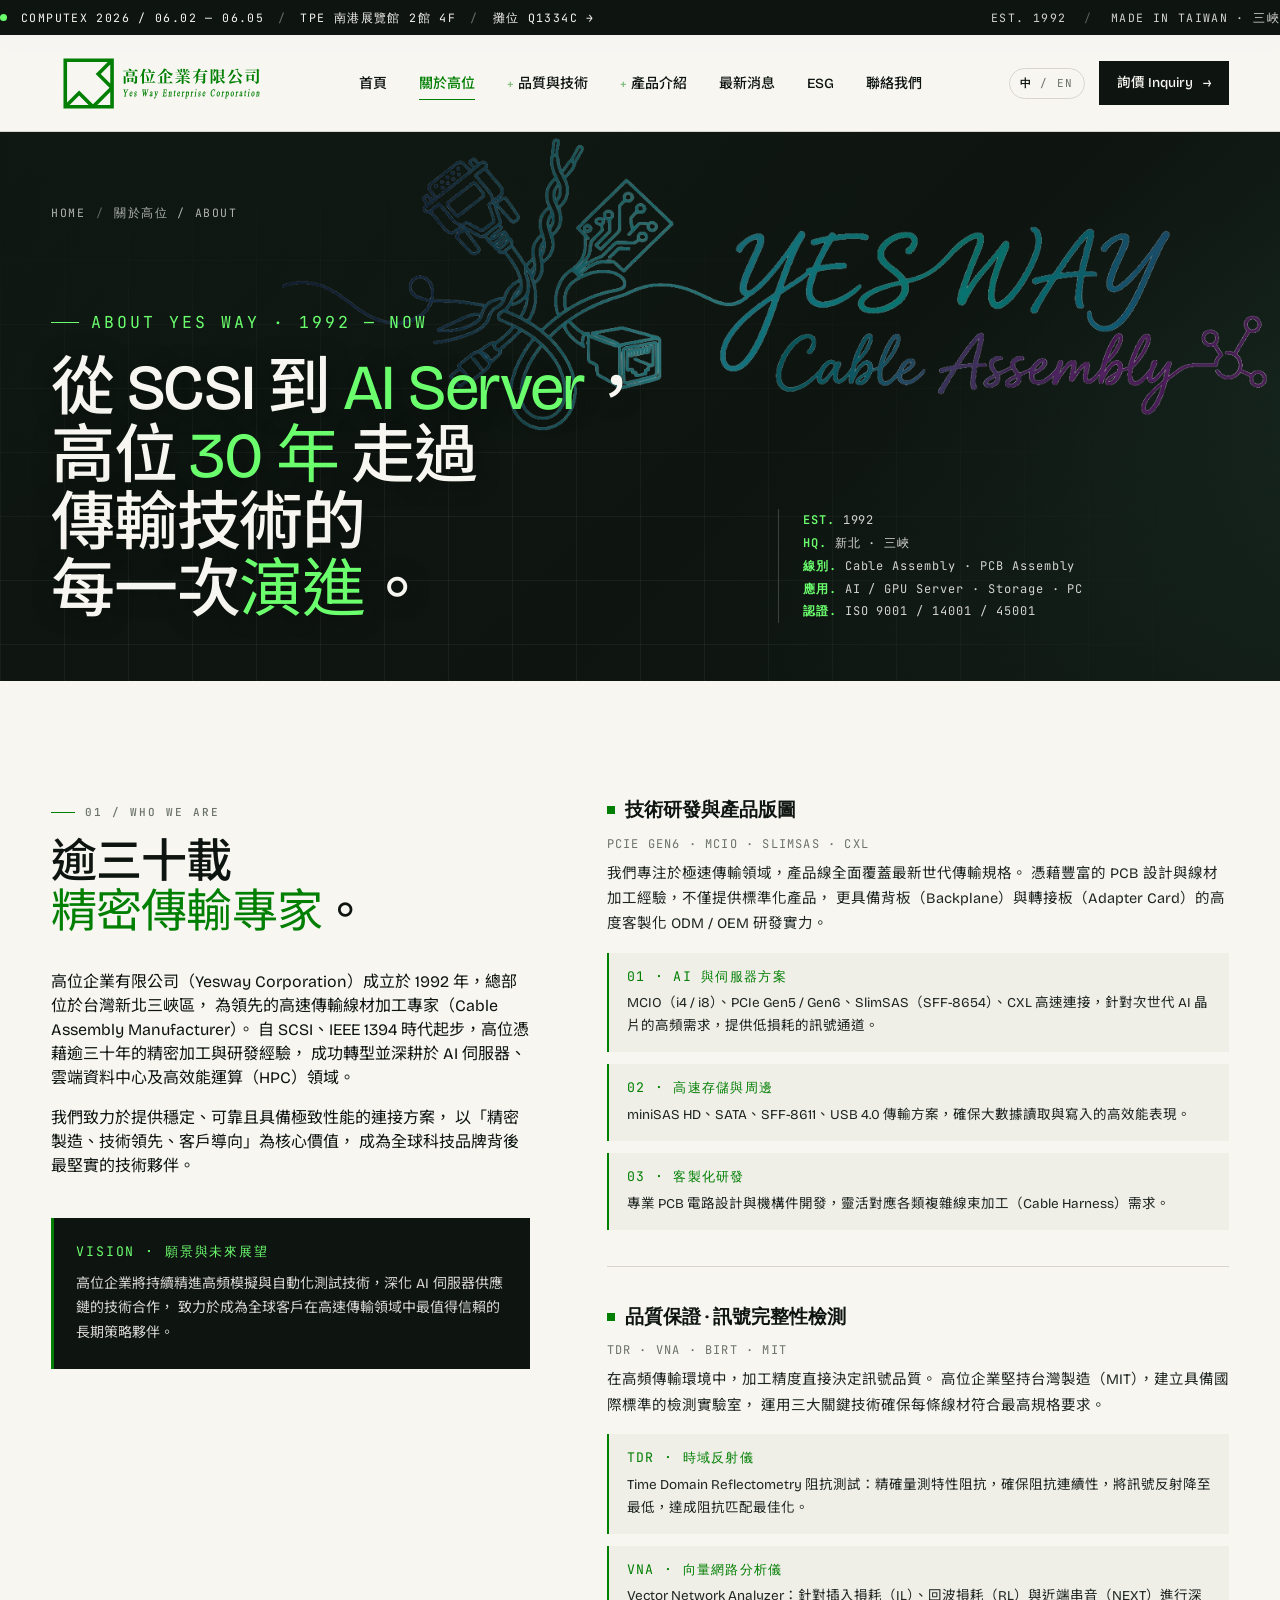
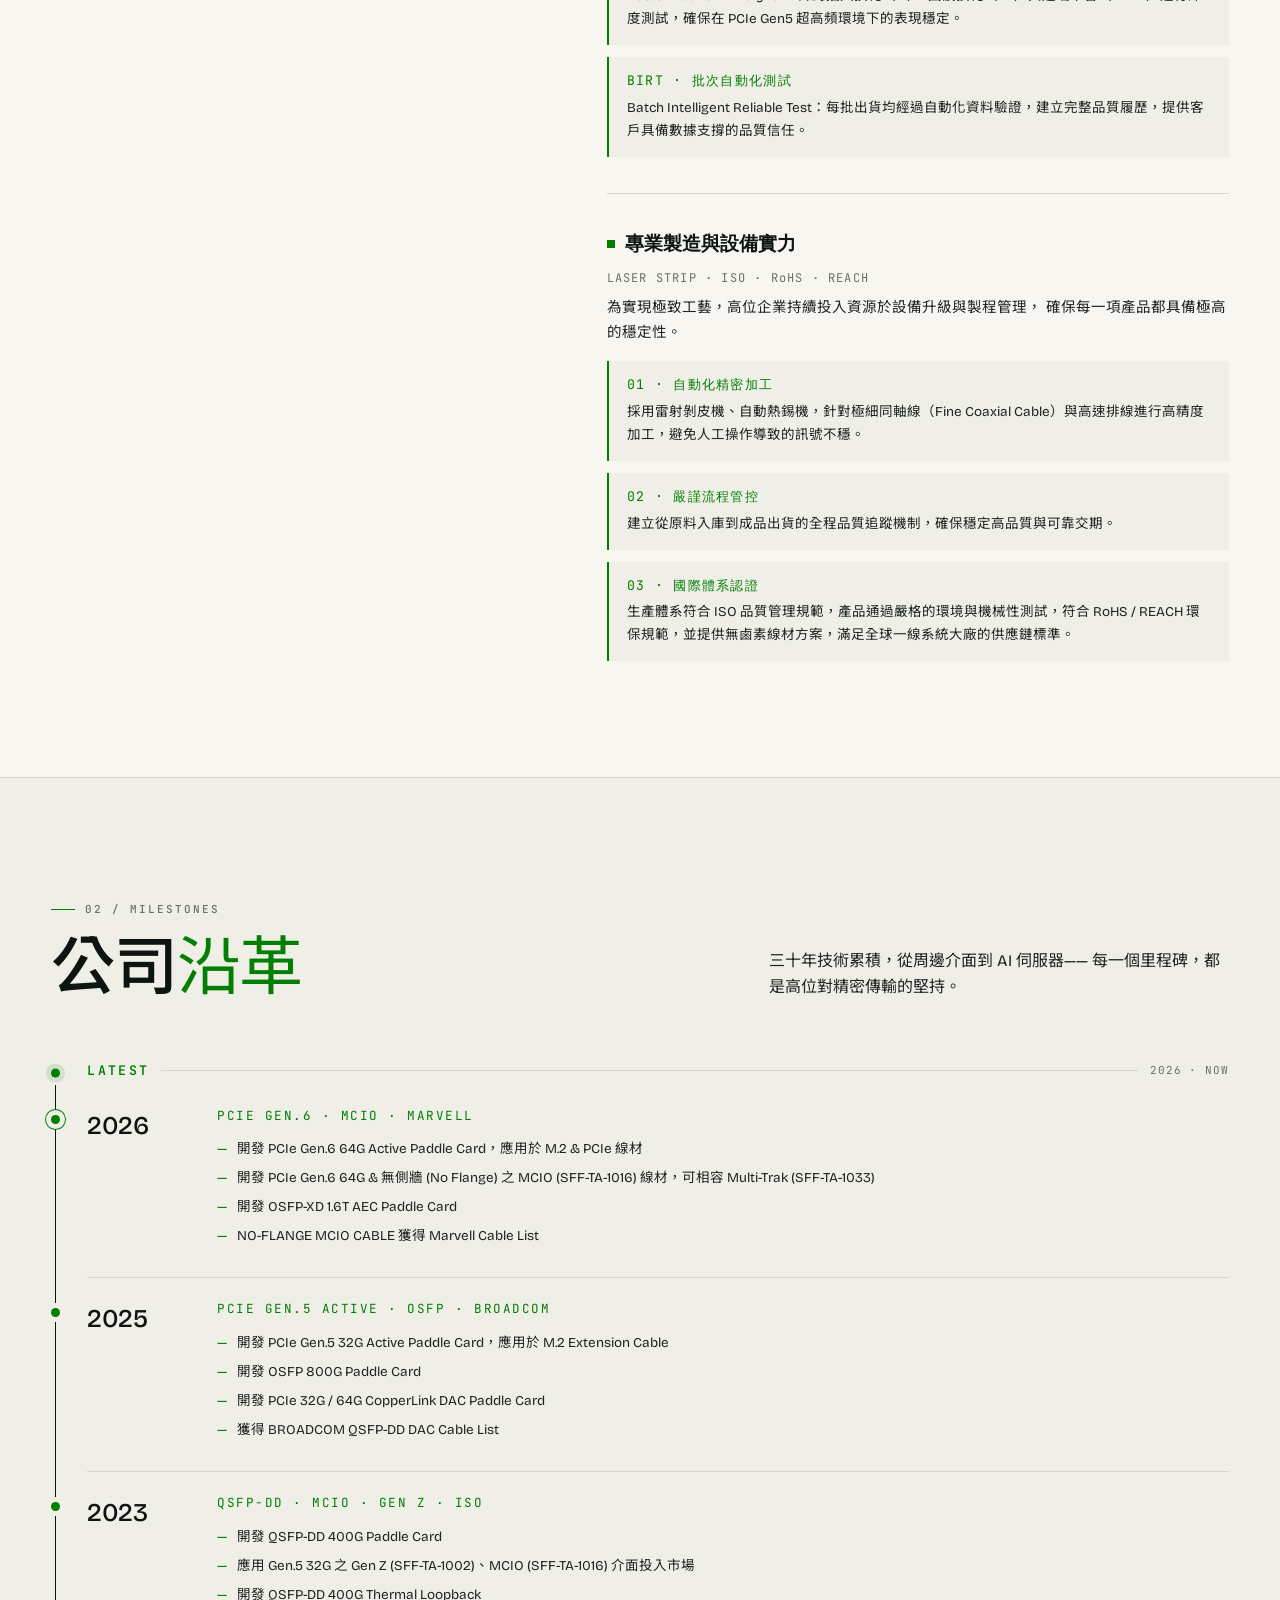
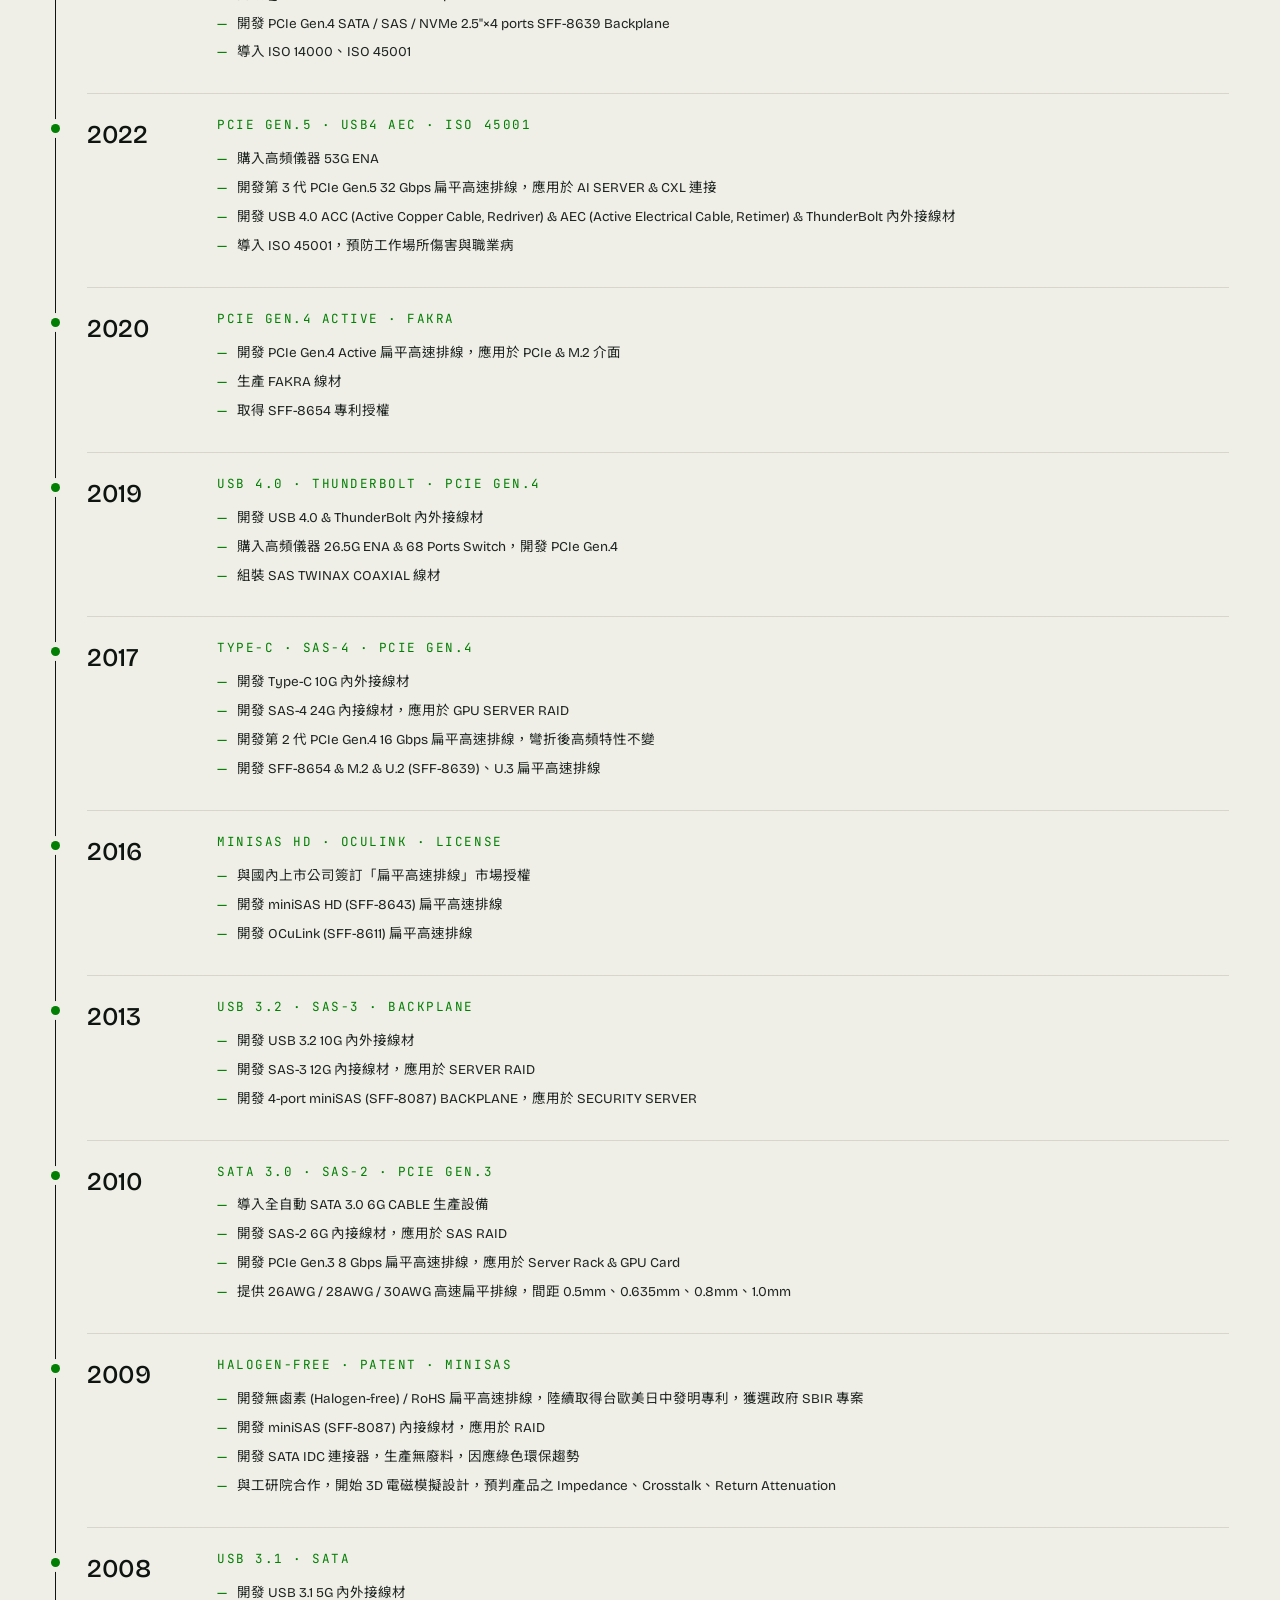
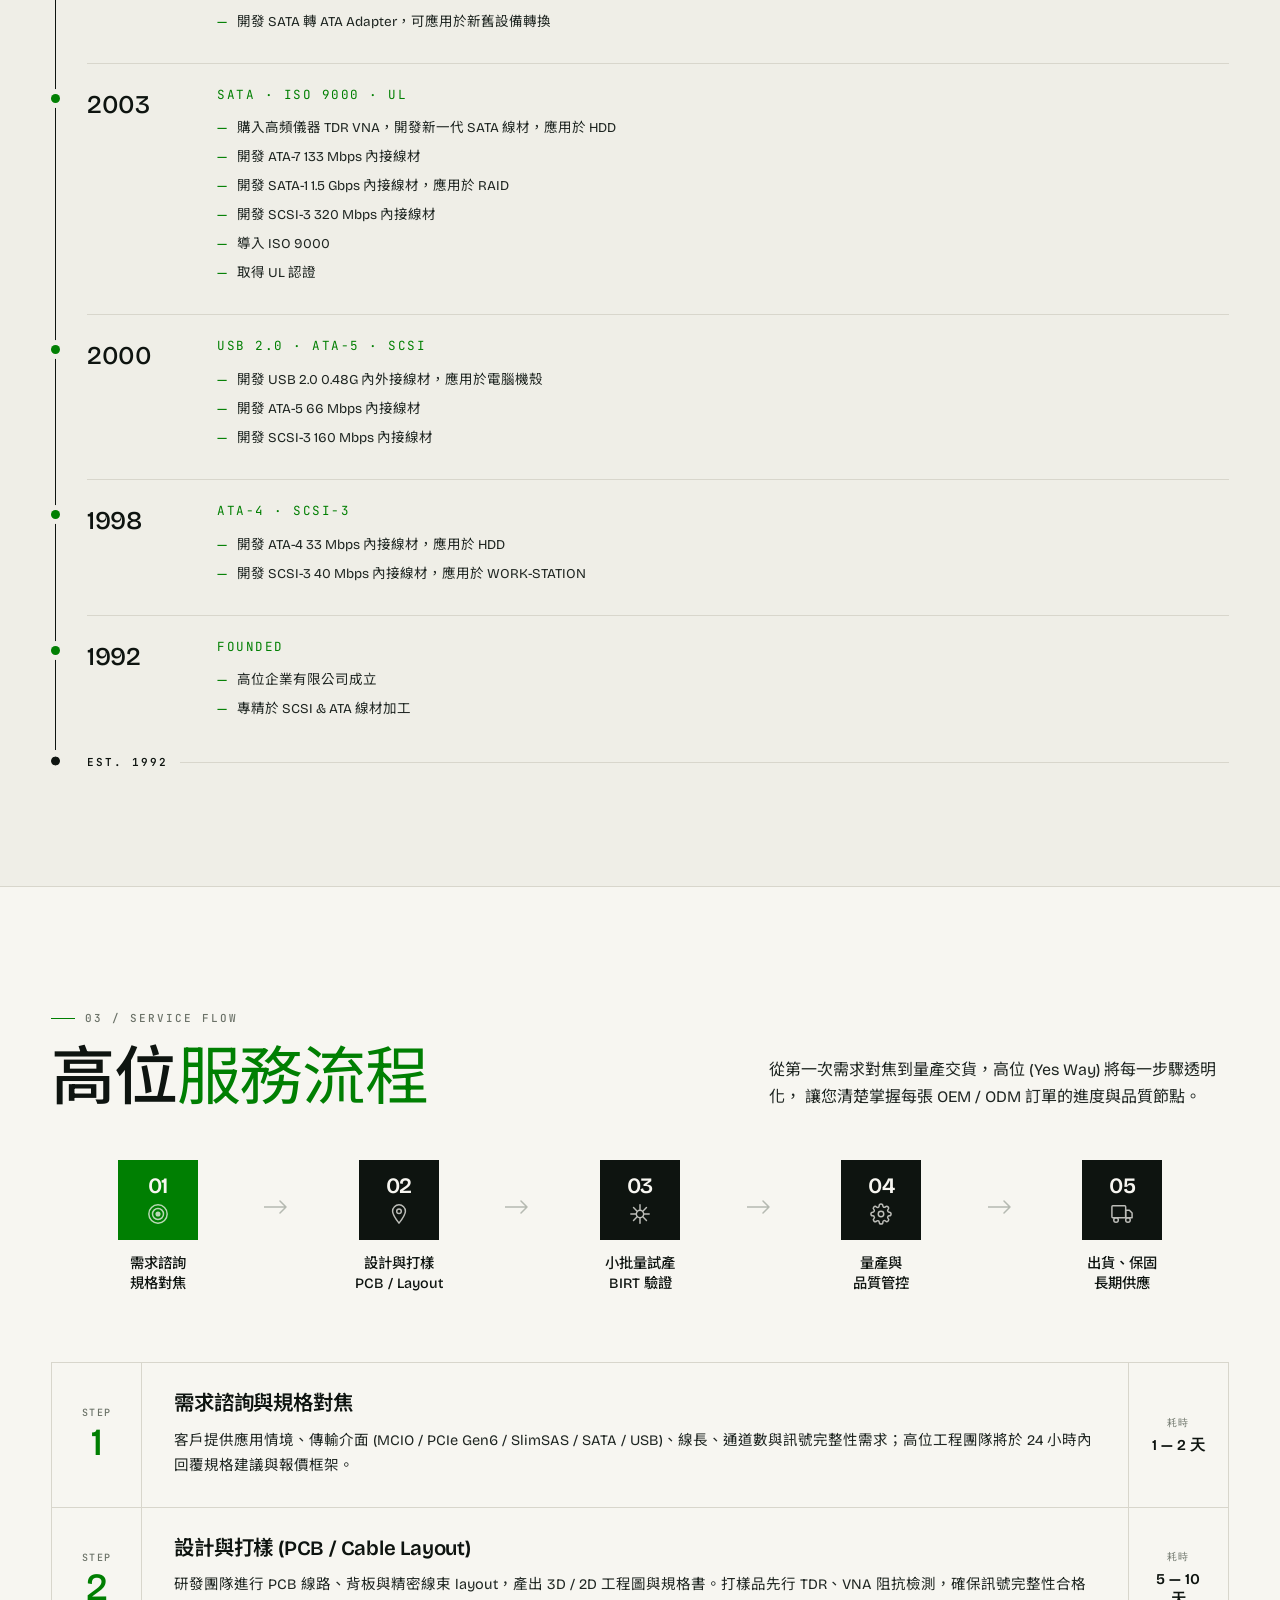
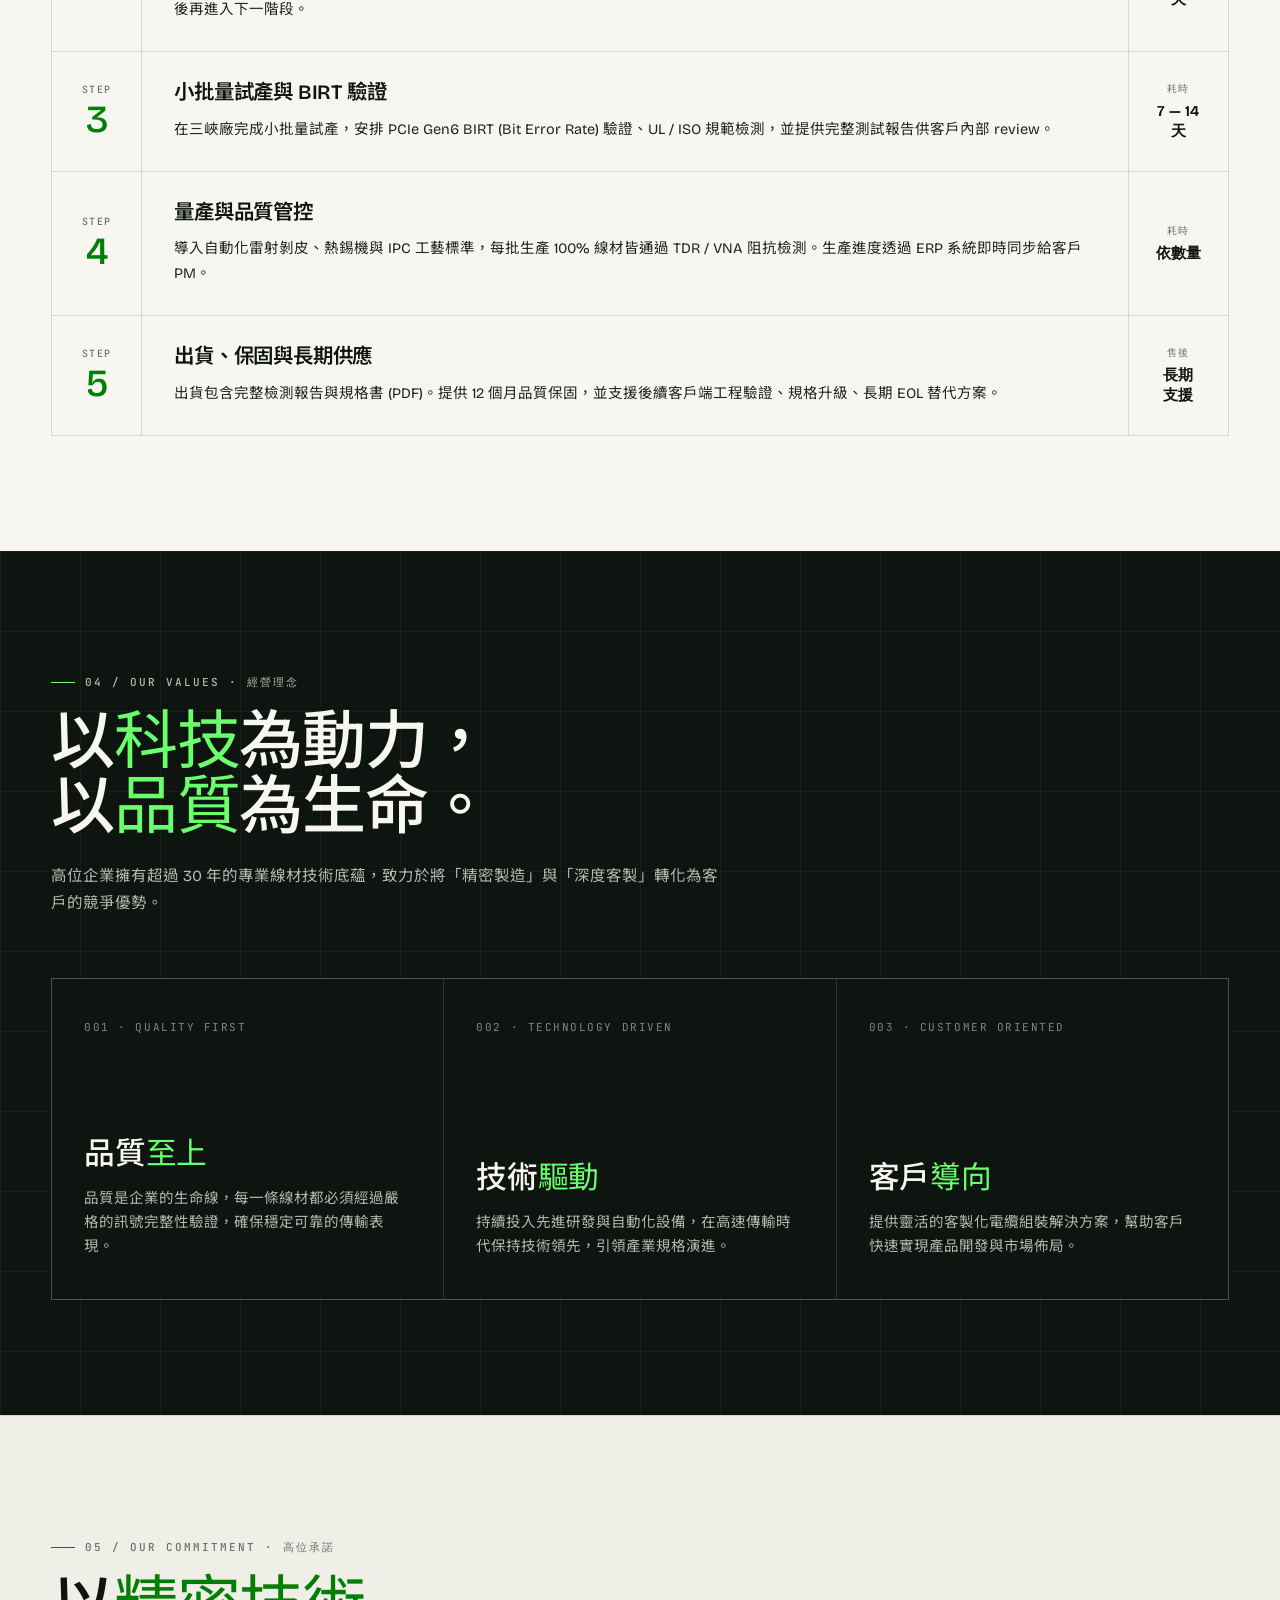
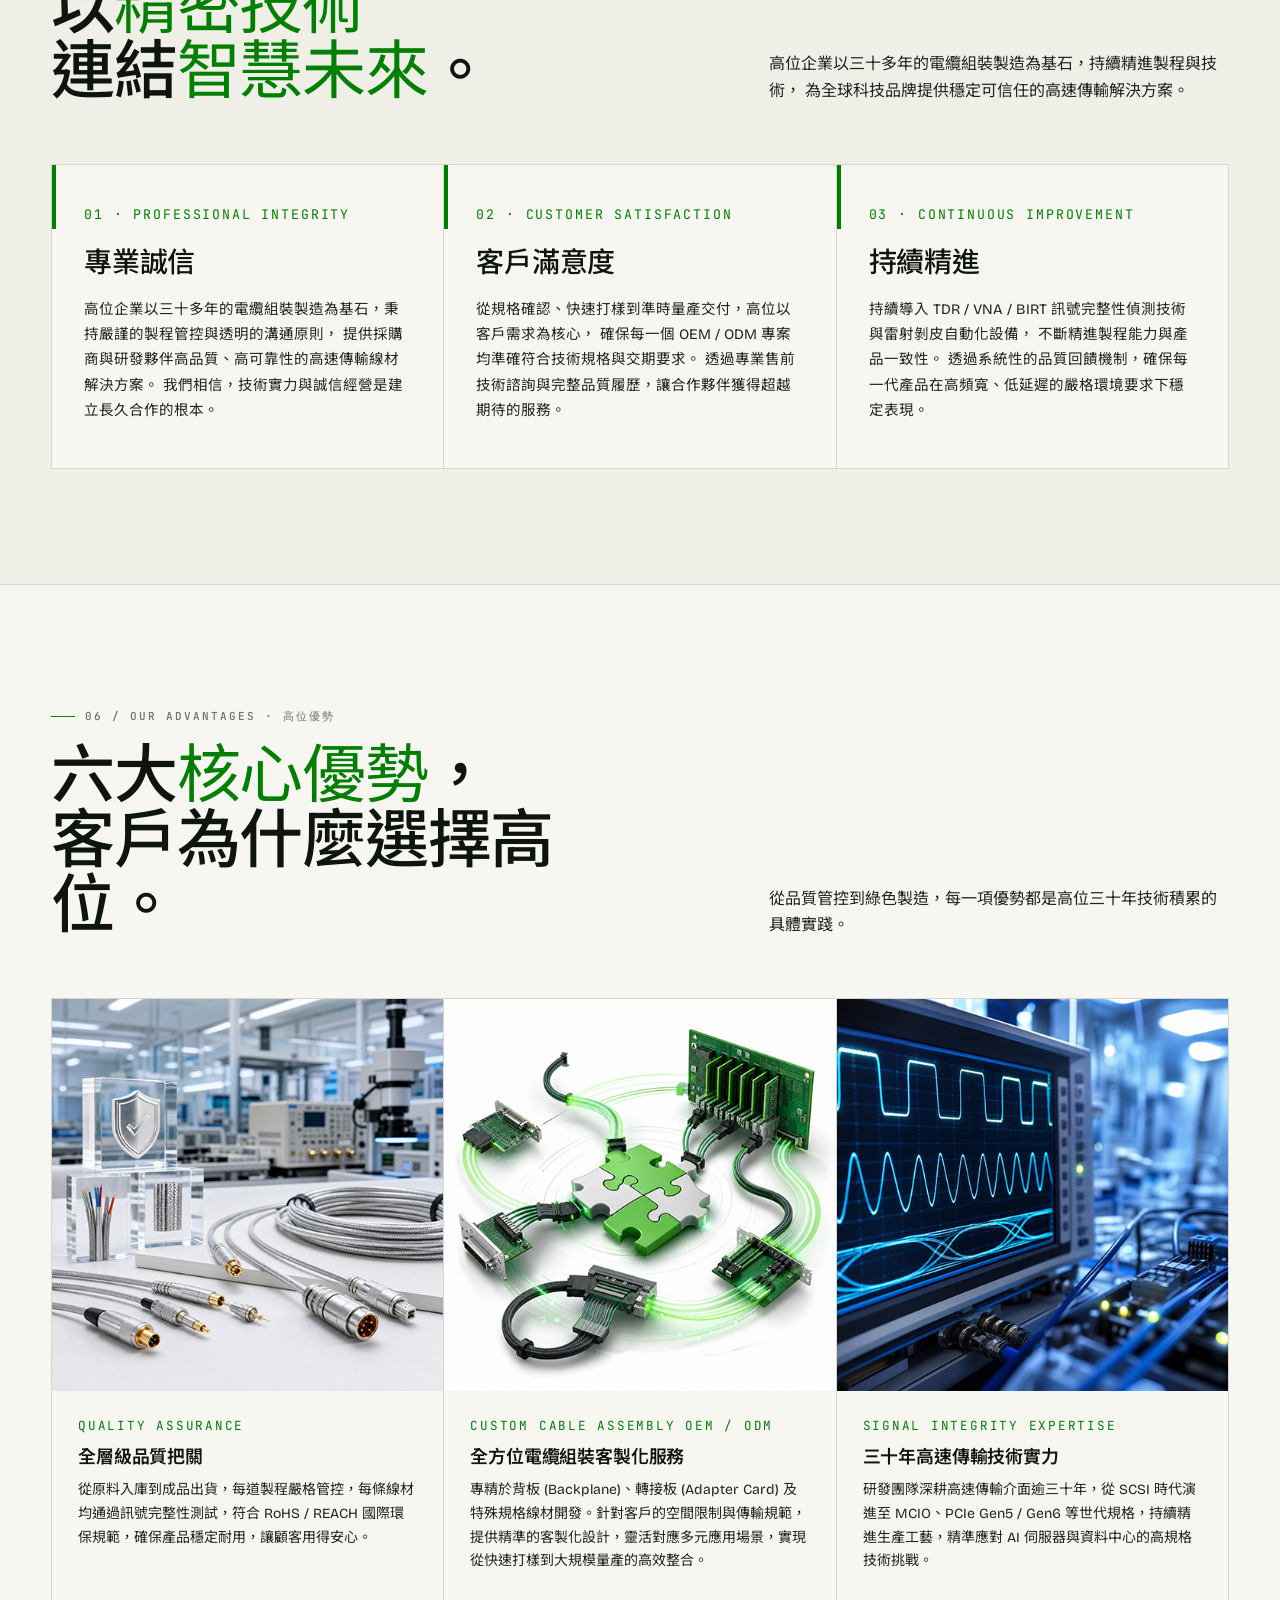
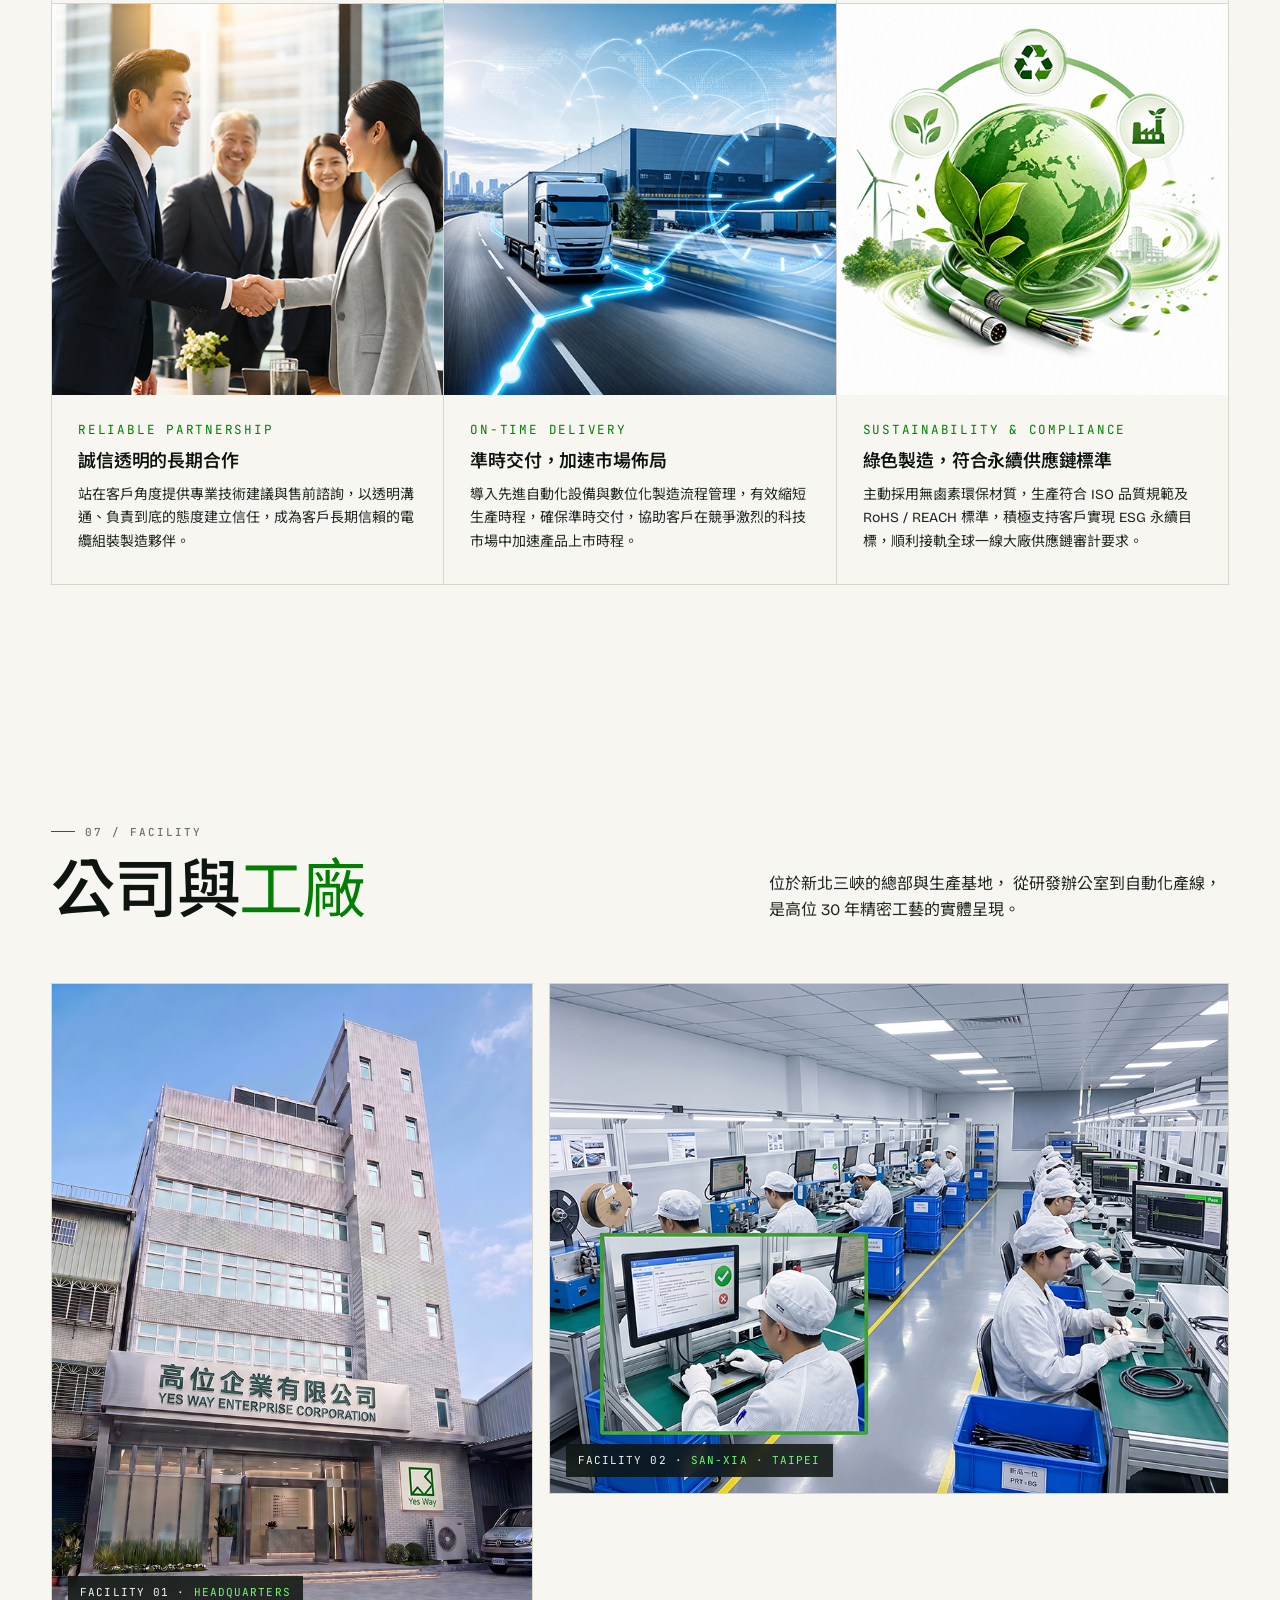
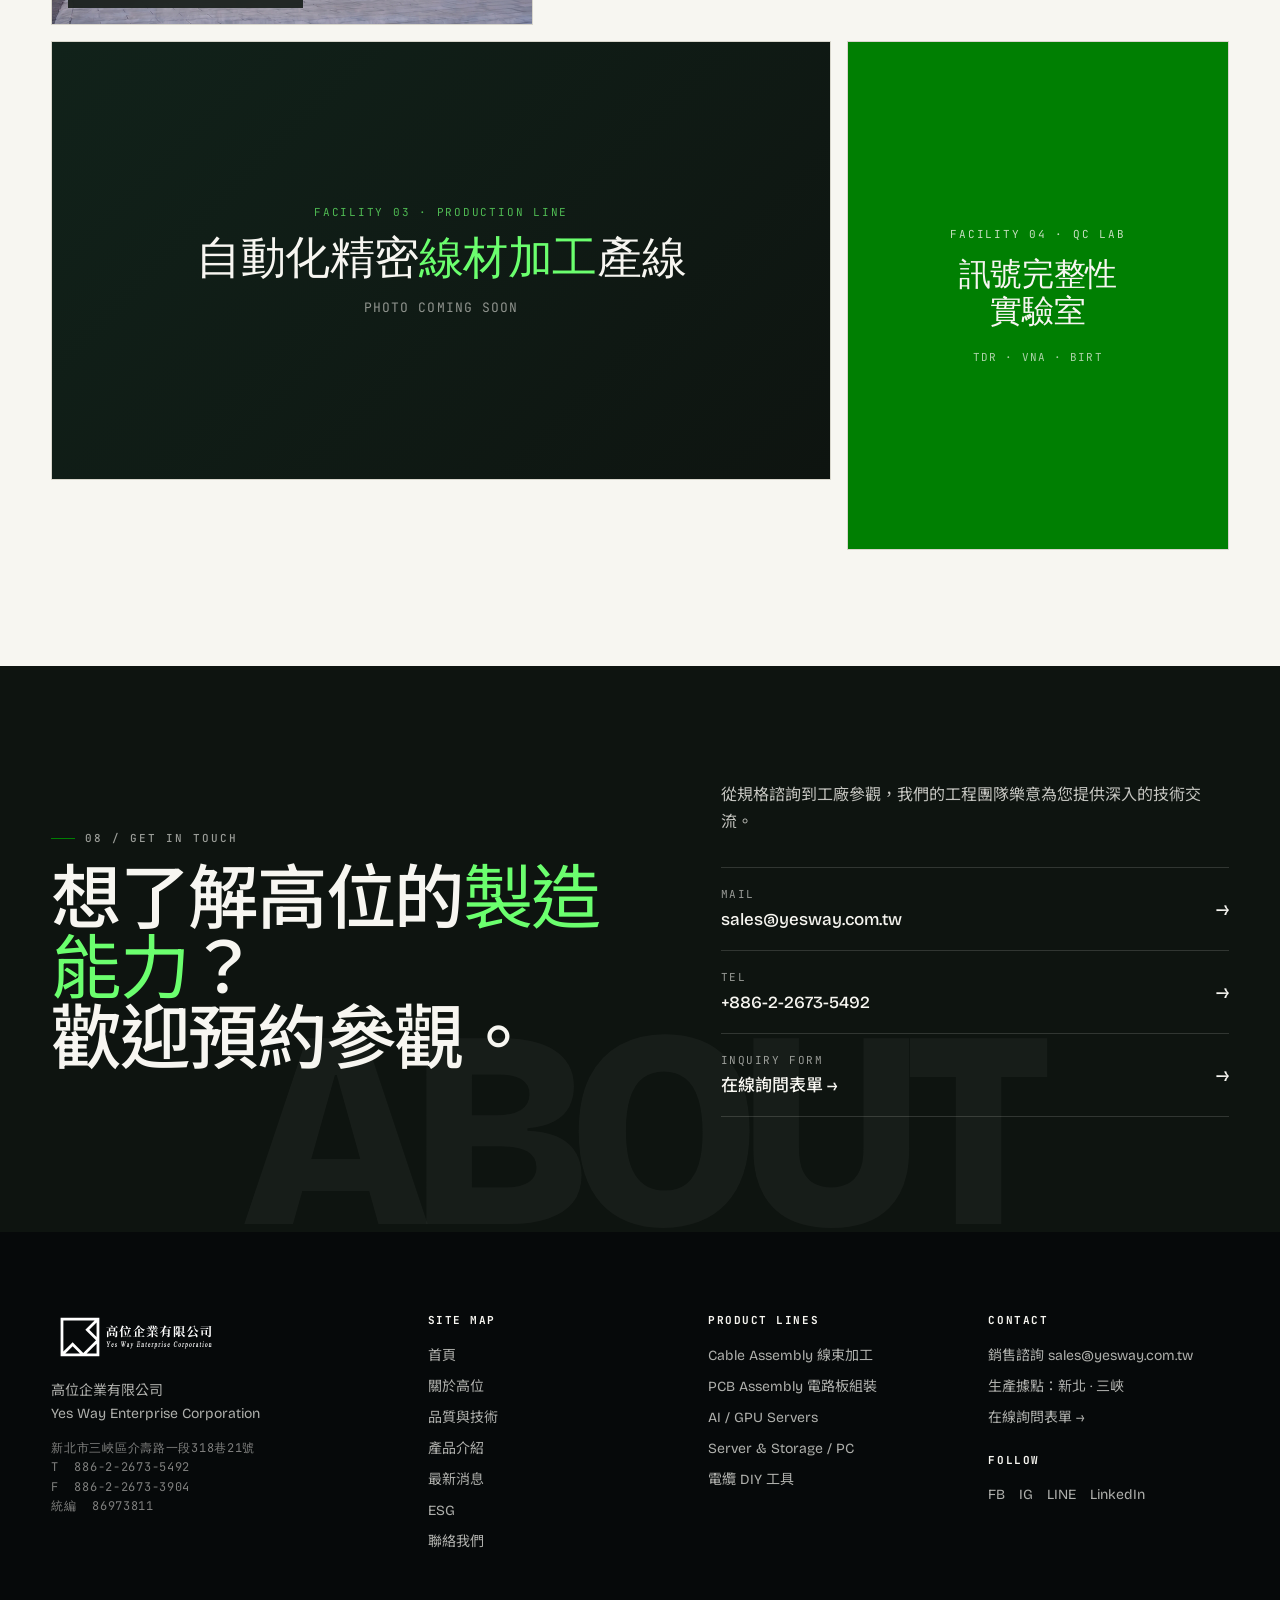
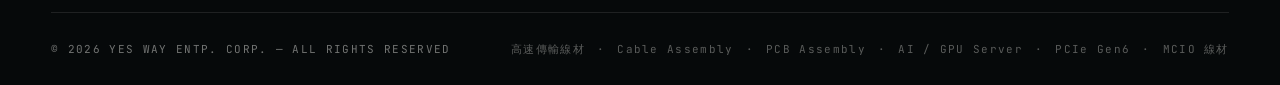
==== about.html @ 899d371e "initial Yes Way cable assembly website" ====
<!doctype html>
<html lang="zh-Hant">
<head>
<meta charset="utf-8" />
<meta name="viewport" content="width=device-width,initial-scale=1" />
<link rel="icon" type="image/svg+xml" href="favicon.svg">
<title>關於高位 — Yes Way 高位企業｜30 年高速傳輸線材製造</title>
<meta name="description" content="高位企業 (Yes Way) 自 1992 年成立，深耕電腦周邊高速傳輸介面產品設計與製造，從 SCSI 演進至今日 AI 伺服器 MCIO / PCIe Gen6 (64 GT/s) 線材。" />

<link rel="preconnect" href="https://fonts.googleapis.com">
<link rel="preconnect" href="https://fonts.gstatic.com" crossorigin>
<link href="https://fonts.googleapis.com/css2?family=Bricolage+Grotesque:opsz,wght@12..96,300..800&family=JetBrains+Mono:wght@400;500;600;700&family=Noto+Sans+TC:wght@300;400;500;600;700;900&display=swap" rel="stylesheet">
<link rel="stylesheet" href="shared.css">

<style>
  /* ============================================================
     About-specific styles
     ============================================================ */

  /* HERO BANNER — full-bleed (same pattern as esg.html) */
  .about-banner {
    position: relative;
    width: 100%;
    aspect-ratio: 21 / 9;
    min-height: 420px;
    overflow: hidden;
    background: linear-gradient(135deg, #11221a 0%, #0E1410 60%, #1a3026 100%);
    color: var(--paper);
    isolation: isolate;
  }
  .about-banner img {
    position: absolute;
    inset: 0;
    width: 100%;
    height: 100%;
    object-fit: cover;
    object-position: center;
    opacity: .85;
  }
  .about-banner::before {
    /* Dark gradient overlay for headline contrast */
    content: "";
    position: absolute; inset: 0;
    z-index: 1;
    background:
      linear-gradient(180deg, rgba(14,20,16,.25) 0%, rgba(14,20,16,.10) 45%, rgba(14,20,16,.65) 100%),
      linear-gradient(95deg, rgba(14,20,16,.70) 0%, rgba(14,20,16,.25) 55%, rgba(14,20,16,0) 85%);
    pointer-events: none;
  }
  .about-banner::after {
    /* Subtle technical grid */
    content: "";
    position: absolute; inset: 0;
    z-index: 1;
    background-image:
      linear-gradient(rgba(255,255,255,.05) 1px, transparent 1px),
      linear-gradient(90deg, rgba(255,255,255,.05) 1px, transparent 1px);
    background-size: 64px 64px;
    -webkit-mask-image: radial-gradient(ellipse at 30% 100%, #000 25%, transparent 70%);
            mask-image: radial-gradient(ellipse at 30% 100%, #000 25%, transparent 70%);
    pointer-events: none;
  }
  .about-banner .overlay {
    position: absolute;
    inset: 0;
    z-index: 2;
    display: flex;
    flex-direction: column;
    justify-content: flex-end;
    padding: clamp(40px, 5vw, 80px) var(--gutter) clamp(36px, 4.5vw, 70px);
    max-width: var(--max-w);
    margin: 0 auto;
    width: 100%;
  }
  .about-banner .breadcrumb {
    font-family: 'JetBrains Mono', monospace;
    font-size: 11.5px;
    letter-spacing: .14em;
    text-transform: uppercase;
    color: rgba(247,246,241,.7);
    display: flex;
    gap: 10px;
    margin: 0 0 auto 0;
    padding-top: 8px;
  }
  .about-banner .breadcrumb a { color: rgba(247,246,241,.7); }
  .about-banner .breadcrumb a:hover { color: #6BFF6E; }
  .about-banner .breadcrumb .sep { opacity: .5; }

  .about-banner .overlay-grid {
    display: grid;
    grid-template-columns: 1.5fr 1fr;
    align-items: flex-end;
    gap: 50px;
    margin-top: 40px;
  }
  @media (max-width: 760px) {
    .about-banner .overlay-grid { grid-template-columns: 1fr; gap: 22px; }
  }
  .about-banner .lbl {
    font-family: 'JetBrains Mono', monospace;
    font-size: 15px;
    letter-spacing: .18em;
    text-transform: uppercase;
    color: #6BFF6E;
    margin-bottom: 20px;
    display: inline-flex;
    align-items: center;
    gap: 12px;
  }
  .about-banner .lbl::before {
    content: ""; width: 28px; height: 1px; background: #6BFF6E;
  }
  .about-banner h1,
  .about-banner h2 {
    font-family: 'Bricolage Grotesque','Noto Sans TC',sans-serif;
    color: var(--paper);
    font-size: clamp(32px, 5vw, 72px);
    font-weight: 500;
    line-height: 1.05;
    letter-spacing: -.02em;
    margin: 0;
    text-shadow: 0 2px 24px rgba(0,0,0,.45);
  }
  .about-banner h1 em,
  .about-banner h2 em { color: #6BFF6E; font-style: normal; font-weight: 400; }
  .about-banner h1 .nowrap { white-space: nowrap; }
  .about-banner .specs {
    border-left: 1px solid rgba(247,246,241,.2);
    padding-left: 24px;
    color: rgba(247,246,241,.85);
    font-family: 'JetBrains Mono', monospace;
    font-size: 12px;
    letter-spacing: .08em;
    line-height: 1.9;
  }
  @media (max-width: 760px) {
    .about-banner .specs {
      border-left: 0; padding-left: 0;
      border-top: 1px solid rgba(247,246,241,.2);
      padding-top: 14px;
    }
  }
  .about-banner .specs strong { color: #6BFF6E; font-weight: 600; }

  /* Legacy hooks (kept for compatibility — no longer rendered) */
  .page-hero-grid {
    display: grid;
    grid-template-columns: minmax(0,1.4fr) minmax(0,1fr);
    gap: clamp(40px, 6vw, 100px);
    align-items: end;
    position: relative; z-index: 1;
  }
  @media (max-width: 900px) { .page-hero-grid { grid-template-columns: 1fr; } }
  .page-hero h1 {
    font-family: 'Bricolage Grotesque','Noto Sans TC',sans-serif;
    font-weight: 500;
    font-size: clamp(48px, 7vw, 110px);
    line-height: .98;
    letter-spacing: -.025em;
    margin: 0;
  }
  .page-hero h1 em { font-style: normal; font-weight: 400; color: var(--green); }
  .page-hero .lead {
    font-size: clamp(16px, 1.3vw, 18px);
    line-height: 1.65;
    color: var(--ink-2);
    max-width: 480px;
  }
  .page-hero .lead strong { color: var(--green); }

  /* INTRO 雙欄 */
  .intro-section {
    padding: clamp(80px, 9vw, 140px) 0;
    background: var(--paper);
  }
  .intro-grid {
    display: grid;
    grid-template-columns: minmax(0,1fr) minmax(0,1.3fr);
    gap: clamp(40px, 6vw, 100px);
    align-items: start;
  }
  .intro-grid .left { position: sticky; top: 110px; }
  @media (max-width: 900px) {
    .intro-grid { grid-template-columns: 1fr; }
    /* On mobile the grid is a single column — disable sticky so the
       left block doesn't stay pinned and overlap the right content. */
    .intro-grid .left { position: static; top: auto; }
  }
  .intro-grid h2 {
    font-family: 'Bricolage Grotesque','Noto Sans TC',sans-serif;
    font-weight: 500;
    font-size: clamp(32px, 3.6vw, 48px);
    line-height: 1.1;
    letter-spacing: -.02em;
    margin: 16px 0 32px;
  }
  .intro-grid h2 em { font-style: normal; color: var(--green); font-weight: 400; }
  .intro-grid h3 {
    font-family: 'Bricolage Grotesque', sans-serif;
    font-size: 19px; font-weight: 600;
    margin: 0 0 10px;
    color: var(--ink);
    display: flex; align-items: center; gap: 10px;
  }
  .intro-grid h3::before {
    content: ""; width: 8px; height: 8px; background: var(--green);
    display: inline-block;
  }
  .intro-block + .intro-block { margin-top: 36px; padding-top: 36px; border-top: 1px solid var(--hair); }
  .intro-block p { font-size: 15.5px; line-height: 1.7; color: var(--ink-2); margin: 0; }
  .intro-block .mono {
    font-family: 'JetBrains Mono', monospace;
    font-size: 12px; letter-spacing: .1em;
    color: var(--steel); margin-bottom: 8px; display: block;
  }

  /* TIMELINE 公司沿革 */
  .timeline-section {
    padding: clamp(80px, 9vw, 140px) 0;
    background: var(--paper-2);
    border-top: 1px solid var(--hair);
    border-bottom: 1px solid var(--hair);
  }
  .timeline-head {
    display: grid;
    grid-template-columns: 1fr 1fr;
    gap: 40px; align-items: end;
    margin-bottom: 60px;
  }
  @media (max-width: 760px) { .timeline-head { grid-template-columns: 1fr; } }
  .timeline-head p { max-width: 460px; margin: 0 0 0 auto; font-size: 16px; line-height: 1.65; color: var(--ink-2); }
  @media (max-width: 760px) { .timeline-head p { margin: 0; } }

  .timeline { position: relative; }
  /* Top marker (LATEST / NOW) */
  .timeline-marker {
    display: flex;
    align-items: center;
    gap: 12px;
    padding: 0 0 4px 36px;
    position: relative;
  }
  .timeline-marker::before {
    content: "";
    position: absolute;
    left: 0; top: 50%;
    transform: translateY(-50%);
    width: 9px; height: 9px;
    background: var(--green);
    border-radius: 50%;
    box-shadow: 0 0 0 5px rgba(0,127,2,.12);
  }
  .timeline-marker .mk-tag {
    font-family: 'JetBrains Mono', monospace;
    font-size: 11px;
    letter-spacing: .18em;
    color: var(--green);
    font-weight: 600;
  }
  .timeline-marker .mk-line {
    flex: 1;
    height: 1px;
    background: var(--hair);
  }
  .timeline-marker .mk-meta {
    font-family: 'JetBrains Mono', monospace;
    font-size: 11px;
    color: var(--steel);
    letter-spacing: .08em;
  }

  .timeline-track {
    position: relative;
    padding-left: 36px;
  }
  /* Vertical timeline line */
  .timeline-track::before {
    content: "";
    position: absolute;
    left: 4px;
    top: 0;
    bottom: 0;
    width: 1px;
    background: var(--ink);
  }
  .tl-item {
    display: grid;
    grid-template-columns: 90px 1fr;
    gap: 0 40px;
    padding: 22px 0 26px;
    border-bottom: 1px solid var(--hair);
    position: relative;
    align-items: start;
  }
  .tl-item:last-child { border-bottom: 0; }
  /* Green dot — sits on the vertical line */
  .tl-item::before {
    content: "";
    position: absolute;
    left: -36px;
    top: 30px;
    width: 9px; height: 9px;
    background: var(--green);
    border-radius: 50%;
    box-shadow: 0 0 0 5px var(--paper-2);
  }
  /* Slightly emphasise first (most recent) item */
  .tl-item:first-child::before {
    background: var(--green);
    box-shadow: 0 0 0 5px var(--paper-2), 0 0 0 6px var(--green);
  }
  .tl-year {
    font-family: 'Bricolage Grotesque', sans-serif;
    font-size: clamp(22px, 2vw, 32px);
    font-weight: 500;
    line-height: 1;
    letter-spacing: -.02em;
    color: var(--ink);
    padding-top: 6px;
    position: sticky;
    top: 108px;
  }
  .tl-tag {
    font-family: 'JetBrains Mono', monospace;
    font-size: 10.5px; letter-spacing: .12em; text-transform: uppercase;
    color: var(--green); margin-bottom: 10px; display: block;
  }
  .tl-list {
    list-style: none;
    padding: 0; margin: 0;
  }
  .tl-list li {
    font-size: 13.5px; line-height: 1.7; color: var(--ink-2);
    padding: 3px 0 3px 20px;
    position: relative;
  }
  .tl-list li::before {
    content: "—";
    position: absolute; left: 0;
    color: var(--green);
  }
  /* Founding marker at the bottom */
  .timeline-end {
    display: flex;
    align-items: center;
    gap: 12px;
    padding: 4px 0 0 36px;
    position: relative;
  }
  .timeline-end::before {
    content: "";
    position: absolute;
    left: 0; top: 50%;
    transform: translateY(-50%);
    width: 9px; height: 9px;
    background: var(--ink);
    border: 1px solid var(--ink);
    border-radius: 50%;
    box-shadow: 0 0 0 5px var(--paper-2);
  }
  .timeline-end .mk-tag {
    font-family: 'JetBrains Mono', monospace;
    font-size: 11px;
    letter-spacing: .18em;
    color: var(--ink);
    font-weight: 600;
  }
  .timeline-end .mk-line {
    flex: 1;
    height: 1px;
    background: var(--hair);
  }
  @media (max-width: 600px) {
    .tl-item { grid-template-columns: 1fr; gap: 6px; }
    .tl-year { font-size: 22px; padding-top: 0; position: static; }
  }

  /* VALUES 三大核心 (mobile + desktop) */
  .values-section {
    padding: clamp(80px, 9vw, 140px) 0;
    background: var(--ink);
    color: var(--paper);
    overflow: hidden;
    position: relative;
  }
  .values-section::before {
    content: ""; position: absolute; inset: 0;
    background-image:
      linear-gradient(rgba(255,255,255,.04) 1px, transparent 1px),
      linear-gradient(90deg, rgba(255,255,255,.04) 1px, transparent 1px);
    background-size: 80px 80px;
    pointer-events: none;
  }
  .values-section .h-section { color: var(--paper); position: relative; z-index: 1; }
  .values-section .h-section em { color: #6BFF6E; }
  .values-section .eyebrow { color: var(--steel-2); }
  .values-section .eyebrow::before { background: #6BFF6E; }
  .values-head { margin-bottom: 60px; max-width: 720px; position: relative; z-index: 1; }
  .values-grid {
    display: grid;
    grid-template-columns: repeat(3, 1fr);
    gap: 1px;
    background: rgba(247,246,241,.15);
    position: relative; z-index: 1;
    border: 1px solid rgba(247,246,241,.15);
  }
  @media (max-width: 800px) { .values-grid { grid-template-columns: 1fr; } }
  .value-card {
    background: var(--ink);
    padding: 40px 32px;
    min-height: 320px;
    display: flex; flex-direction: column;
    transition: background .35s var(--easing);
  }
  .value-card:hover { background: #11221a; }
  .value-card .num {
    font-family: 'JetBrains Mono', monospace;
    font-size: 11px; letter-spacing: .14em;
    color: rgba(247,246,241,.5);
    margin-bottom: auto;
  }
  .value-card h3 {
    font-family: 'Bricolage Grotesque','Noto Sans TC',sans-serif;
    font-size: clamp(24px, 2.4vw, 32px);
    font-weight: 500;
    line-height: 1.2; letter-spacing: -.01em;
    margin: 32px 0 14px;
  }
  .value-card h3 em { font-style: normal; color: #6BFF6E; font-weight: 400; }
  .value-card p {
    font-size: 14.5px; line-height: 1.65;
    color: rgba(247,246,241,.72);
    margin: 0;
  }

  /* COMPANY GALLERY 公司/工廠圖 */
  .gallery-section {
    padding: clamp(80px, 9vw, 140px) 0;
    background: var(--paper);
  }
  .gallery-head {
    display: grid;
    grid-template-columns: 1fr 1fr;
    gap: 40px; align-items: end;
    margin-bottom: 60px;
  }
  @media (max-width: 760px) { .gallery-head { grid-template-columns: 1fr; } }
  .gallery-head p { max-width: 460px; margin: 0 0 0 auto; font-size: 16px; line-height: 1.65; color: var(--ink-2); }
  @media (max-width: 760px) { .gallery-head p { margin: 0; } }

  .gallery-grid {
    display: grid;
    grid-template-columns: repeat(12, 1fr);
    gap: 16px;
    align-items: start;
  }
  .gallery-item {
    border: 1px solid var(--hair);
    background: var(--paper-2);
    overflow: hidden;
    position: relative;
  }
  .gallery-item.large { grid-column: span 5; aspect-ratio: 3/4; }
  .gallery-item.med { grid-column: span 7; aspect-ratio: 4/3; }
  .gallery-item.tall { grid-column: span 4; aspect-ratio: 3/4; }
  .gallery-item.wide { grid-column: span 8; aspect-ratio: 16/9; }
  @media (max-width: 760px) {
    .gallery-item.large, .gallery-item.med, .gallery-item.tall, .gallery-item.wide { grid-column: span 12; aspect-ratio: 4/3; }
  }
  .gallery-item img { width: 100%; height: 100%; object-fit: cover; }
  .gallery-item .label {
    position: absolute;
    left: 16px; bottom: 16px;
    background: rgba(14,20,16,.85);
    color: var(--paper);
    backdrop-filter: blur(6px);
    padding: 8px 12px;
    font-family: 'JetBrains Mono', monospace;
    font-size: 11px;
    letter-spacing: .1em;
    text-transform: uppercase;
  }
  .gallery-item .label .green { color: #6BFF6E; }

  /* CTA STRIP (與首頁相同樣式延伸) */
  .cta {
    padding: clamp(80px, 9vw, 140px) 0;
    background: var(--ink);
    color: var(--paper);
    position: relative;
    overflow: hidden;
  }
  .cta::after {
    content: "ABOUT";
    position: absolute;
    bottom: -40px; left: 50%; transform: translateX(-50%);
    font-family: 'Bricolage Grotesque', sans-serif;
    font-weight: 800;
    font-size: clamp(120px, 22vw, 320px);
    color: rgba(247,246,241,.04);
    letter-spacing: -.05em;
    line-height: 1;
    pointer-events: none;
    white-space: nowrap;
  }
  .cta-inner {
    position: relative; z-index: 1;
    display: grid;
    grid-template-columns: 1.2fr 1fr;
    gap: 60px; align-items: center;
  }
  @media (max-width: 800px) { .cta-inner { grid-template-columns: 1fr; } }
  .cta h2 {
    font-family: 'Bricolage Grotesque','Noto Sans TC',sans-serif;
    font-size: clamp(40px, 5.5vw, 80px);
    font-weight: 500; line-height: 1; letter-spacing: -.02em;
    margin: 18px 0 0;
  }
  .cta h2 em { font-style: normal; font-weight: 400; color: #6BFF6E; }
  .cta-side p { color: rgba(247,246,241,.78); font-size: 16px; line-height: 1.7; margin: 0 0 32px; }
  .cta-actions { display: flex; flex-direction: column; gap: 0; }
  .cta-action-row { display: flex; justify-content: space-between; align-items: center; border-top: 1px solid rgba(247,246,241,.15); padding: 18px 0; transition: padding-left .3s var(--easing); }
  .cta-action-row:last-child { border-bottom: 1px solid rgba(247,246,241,.15); }
  .cta-action-row:hover { padding-left: 12px; color: #6BFF6E; }
  .cta-action-row .lbl { font-family: 'JetBrains Mono', monospace; font-size: 11px; letter-spacing: .14em; text-transform: uppercase; color: rgba(247,246,241,.6); }
  .cta-action-row .val { font-size: 17px; font-weight: 500; margin-top: 4px; }
  .cta-action-row .arrow { font-size: 22px; }

  /* ============================================================
     INTRO sub-items (used inside .intro-block)
     ============================================================ */
  .intro-block p { font-size: 14.5px; line-height: 1.75; color: var(--ink-2); margin: 0 0 16px; }
  .intro-block p:last-child { margin: 0; }
  .sub-items { margin-top: 16px; display: grid; gap: 12px; }
  .sub-item {
    padding: 14px 18px;
    background: var(--paper-2);
    border-left: 2px solid var(--green);
  }
  .sub-item .mono {
    font-family: 'JetBrains Mono', monospace;
    font-size: 11px; letter-spacing: .1em;
    color: var(--green); display: block; margin-bottom: 6px;
  }
  .sub-item p { font-size: 13.5px; line-height: 1.7; color: var(--ink-2); margin: 0; }
  .intro-vision {
    margin-top: 40px;
    padding: 24px 22px;
    background: var(--ink);
    color: var(--paper);
    border-left: 3px solid var(--green);
  }
  .intro-vision .mono {
    font-family: 'JetBrains Mono', monospace;
    font-size: 11px; letter-spacing: .14em;
    color: #6BFF6E; display: block; margin-bottom: 10px;
  }
  .intro-vision p { font-size: 14px; line-height: 1.75; color: rgba(247,246,241,.86); margin: 0; }

  /* ============================================================
     SERVICE FLOW / Accordion (moved from index.html)
     ============================================================ */
  .service-flow {
    padding: clamp(80px, 9vw, 140px) 0;
    background: var(--paper);
  }
  .service-flow-head {
    display: grid;
    grid-template-columns: 1fr 1fr;
    gap: 40px;
    align-items: end;
    margin-bottom: 50px;
  }
  @media (max-width: 760px) { .service-flow-head { grid-template-columns: 1fr; } }
  .service-flow-head p {
    max-width: 460px;
    margin: 0 0 0 auto;
    font-size: 16px;
    line-height: 1.65;
    color: var(--ink-2);
  }
  @media (max-width: 760px) { .service-flow-head p { margin: 0; } }
  /* ── Service Flow: visual step track ── */
  .sf-flow-track {
    display: flex;
    align-items: flex-start;
    gap: 0;
    margin-bottom: 56px;
    overflow-x: auto;
    padding-bottom: 12px;
    scrollbar-width: none;
  }
  .sf-flow-track::-webkit-scrollbar { display: none; }

  .sf-chip {
    flex: 1;
    min-width: 130px;
    display: flex;
    flex-direction: column;
    align-items: center;
    gap: 14px;
    text-align: center;
  }
  .sf-chip-box {
    width: 80px; height: 80px;
    background: var(--ink);
    color: var(--paper);
    display: flex;
    flex-direction: column;
    align-items: center;
    justify-content: center;
    gap: 6px;
    flex-shrink: 0;
    transition: background .25s var(--easing);
  }
  .sf-chip-box:hover { background: var(--green); }
  .sf-chip.is-first .sf-chip-box { background: var(--green); }
  .sf-chip-n {
    font-family: 'Bricolage Grotesque', sans-serif;
    font-size: 22px; font-weight: 600;
    line-height: 1; letter-spacing: -.02em;
  }
  .sf-chip-icon { opacity: .75; }
  .sf-chip-lbl {
    font-size: 13px; font-weight: 500;
    line-height: 1.4; color: var(--ink);
    max-width: 110px;
  }

  .sf-connector {
    flex-shrink: 0;
    width: 28px;
    margin-top: 40px;   /* align with centre of 80px box */
    display: flex;
    align-items: center;
    justify-content: center;
    color: var(--steel-2);
  }
  .sf-connector svg { display: block; }

  /* ── Step detail cards ── */
  .sf-cards {
    border: 1px solid var(--hair);
    display: flex;
    flex-direction: column;
  }
  .sf-card {
    display: grid;
    grid-template-columns: 90px 1fr 100px;
    border-bottom: 1px solid var(--hair);
    transition: background .3s var(--easing);
  }
  .sf-card:last-child { border-bottom: 0; }
  .sf-card:hover { background: var(--paper-2); }

  .sf-card-left {
    padding: 28px 20px;
    border-right: 1px solid var(--hair);
    display: flex;
    flex-direction: column;
    align-items: center;
    justify-content: center;
    gap: 12px;
    text-align: center;
  }
  .sf-card-num {
    font-family: 'Bricolage Grotesque', sans-serif;
    font-size: clamp(28px, 3vw, 40px);
    font-weight: 500;
    color: var(--green);
    line-height: 1;
    letter-spacing: -.025em;
    display: flex;
    flex-direction: column;
    align-items: center;
    gap: 5px;
  }
  .sf-card-num .step-lbl {
    font-family: 'JetBrains Mono', monospace;
    font-size: 10px;
    letter-spacing: .14em;
    font-weight: 500;
    color: var(--steel);
    line-height: 1;
  }

  .sf-card-body {
    padding: 28px 32px;
  }
  .sf-card-title {
    font-family: 'Bricolage Grotesque','Noto Sans TC', sans-serif;
    font-size: clamp(17px, 1.6vw, 21px);
    font-weight: 600;
    letter-spacing: -.01em;
    line-height: 1.25;
    color: var(--ink);
    margin: 0 0 12px;
  }
  .sf-card-desc {
    font-size: 14.5px;
    line-height: 1.72;
    color: var(--ink-2);
    margin: 0;
  }

  .sf-card-right {
    padding: 28px 20px;
    border-left: 1px solid var(--hair);
    display: flex;
    flex-direction: column;
    align-items: center;
    justify-content: center;
    gap: 6px;
    text-align: center;
  }
  .sf-card-time-lbl {
    font-family: 'JetBrains Mono', monospace;
    font-size: 10px; letter-spacing: .14em;
    text-transform: uppercase;
    color: var(--steel);
  }
  .sf-card-time {
    font-family: 'Bricolage Grotesque', sans-serif;
    font-size: 15px; font-weight: 600;
    color: var(--ink); line-height: 1.3;
  }

  @media (max-width: 700px) {
    .sf-card {
      grid-template-columns: 1fr;
    }
    .sf-card-left {
      flex-direction: row;
      border-right: 0;
      border-bottom: 1px solid var(--hair);
      justify-content: flex-start;
      padding: 18px 24px;
    }
    .sf-card-right {
      flex-direction: row;
      border-left: 0;
      border-top: 1px solid var(--hair);
      justify-content: flex-start;
      gap: 10px;
      padding: 14px 24px;
    }
    .sf-card-body { padding: 20px 24px; }
  }

  /* ============================================================
     COMMITMENT 高位承諾
     ============================================================ */
  .commitment-section {
    padding: clamp(80px, 9vw, 140px) 0;
    background: var(--paper-2);
    border-top: 1px solid var(--hair);
    border-bottom: 1px solid var(--hair);
  }
  .commitment-head {
    display: grid;
    grid-template-columns: 1fr 1fr;
    gap: 40px; align-items: end;
    margin-bottom: 60px;
  }
  @media (max-width: 760px) { .commitment-head { grid-template-columns: 1fr; } }
  .commitment-head p { max-width: 460px; margin: 0 0 0 auto; font-size: 16px; line-height: 1.65; color: var(--ink-2); }
  @media (max-width: 760px) { .commitment-head p { margin: 0; } }
  .commitment-grid {
    display: grid;
    grid-template-columns: repeat(3, 1fr);
    gap: 1px;
    background: var(--hair);
    border: 1px solid var(--hair);
  }
  @media (max-width: 900px) { .commitment-grid { grid-template-columns: 1fr; } }
  .commit-card {
    background: var(--paper);
    padding: 40px 32px 44px;
    position: relative;
    transition: background .35s var(--easing);
  }
  .commit-card:hover { background: #f7fbf6; }
  .commit-card::before {
    content: ""; position: absolute;
    top: 0; left: 0; width: 4px; height: 64px;
    background: var(--green);
  }
  .commit-card .num {
    font-family: 'JetBrains Mono', monospace;
    font-size: 11px; letter-spacing: .14em;
    color: var(--green); margin-bottom: 22px;
  }
  .commit-card h3 {
    font-family: 'Bricolage Grotesque','Noto Sans TC',sans-serif;
    font-size: clamp(22px, 2.2vw, 28px);
    font-weight: 500;
    letter-spacing: -.01em; line-height: 1.2;
    margin: 0 0 16px;
    color: var(--ink);
  }
  .commit-card p { font-size: 14.5px; line-height: 1.75; color: var(--ink-2); margin: 0; }

  /* ============================================================
     ADVANTAGES 高位優勢
     ============================================================ */
  .advantages-section {
    padding: clamp(80px, 9vw, 140px) 0;
    background: var(--paper);
  }
  .adv-head {
    display: grid;
    grid-template-columns: 1fr 1fr;
    gap: 40px; align-items: end;
    margin-bottom: 60px;
  }
  @media (max-width: 760px) { .adv-head { grid-template-columns: 1fr; } }
  .adv-head p { max-width: 460px; margin: 0 0 0 auto; font-size: 16px; line-height: 1.65; color: var(--ink-2); }
  @media (max-width: 760px) { .adv-head p { margin: 0; } }

  /* 3-col image-led grid */
  .adv-grid {
    display: grid;
    grid-template-columns: repeat(3, 1fr);
    gap: 1px;
    background: var(--hair);
    border: 1px solid var(--hair);
  }
  @media (max-width: 900px) { .adv-grid { grid-template-columns: repeat(2, 1fr); } }
  @media (max-width: 540px)  { .adv-grid { grid-template-columns: 1fr; } }

  .adv-card {
    display: flex;
    flex-direction: column;
    background: var(--paper);
    transition: background .35s var(--easing);
    overflow: hidden;
  }
  .adv-card:hover { background: var(--paper-2); }

  /* Image block */
  .adv-img {
    width: 100%;
    aspect-ratio: 1 / 1;
    overflow: hidden;
    flex-shrink: 0;
  }
  .adv-img img {
    width: 100%; height: 100%;
    object-fit: cover;
    object-position: center;
    transition: transform .7s var(--easing);
    display: block;
  }
  .adv-card:hover .adv-img img { transform: scale(1.04); }

  /* Text block */
  .adv-body {
    padding: 26px 26px 30px;
    flex: 1;
    display: flex;
    flex-direction: column;
    gap: 10px;
  }
  .adv-body .en {
    font-family: 'JetBrains Mono', monospace;
    font-size: 10.5px; letter-spacing: .14em;
    text-transform: uppercase;
    color: var(--green);
  }
  .adv-body h4 {
    font-family: 'Bricolage Grotesque','Noto Sans TC',sans-serif;
    font-size: clamp(16px, 1.4vw, 19px);
    font-weight: 600;
    letter-spacing: -.01em;
    line-height: 1.25;
    margin: 0;
    color: var(--ink);
  }
  .adv-body p {
    font-size: 14px;
    line-height: 1.7;
    color: var(--ink-2);
    margin: 0;
    flex: 1;
  }


  /* ============================================================
     Client feedback 0526 — enlarge only the prominent green
     banner label ×1.5; card sub-labels keep their original size.
     ============================================================ */
  .about-banner .lbl { font-size: 16.5px; }   /* 11 → 16.5 (×1.5 banner label) */
  /* green sub-labels ×1.2 */
  .timeline-marker .mk-tag { font-size: 13.2px; }  /* 11 → 13.2 */
  .tl-tag                  { font-size: 12.6px; }  /* 10.5 → 12.6 */
  .sub-item .mono          { font-size: 13.2px; }  /* 11 → 13.2 */
  .intro-vision .mono      { font-size: 13.2px; }  /* 11 → 13.2 */
  .sf-chip-lbl             { font-size: 14.3px; }  /* 13 → 14.3 */
  .commit-card .num        { font-size: 13.2px; }  /* 11 → 13.2 */
  .adv-body .en            { font-size: 12.6px; }  /* 10.5 → 12.6 */
</style>
</head>

<body>

<!-- Top Bar -->
<div class="top-bar">
  <div class="container top-bar-track">
    <div class="top-bar-left">
      <span class="pulse"></span>
      <span>COMPUTEX 2026 / 06.02 — 06.05</span>
      <span class="sep">/</span>
      <span>TPE 南港展覽館 2館 4F</span>
      <span class="sep">/</span>
      <a href="news.html#computex-2026">攤位 Q1334C →</a>
    </div>
    <div class="top-bar-right">
      <span>EST. 1992</span>
      <span class="sep">/</span>
      <span>MADE IN TAIWAN · 三峽</span>
    </div>
  </div>
</div>

<!-- Header -->
<header class="site-header">
  <div class="container header-track">
    <a class="brand" href="index.html">
      <img src="images/logo/logo-yesway-green.svg" alt="Yes Way 高位企業" />
    </a>
    <input type="checkbox" id="nav-cb" class="nav-cb" hidden />
    <nav><ul class="nav">
      <li><a href="index.html">首頁</a></li>
      <li><a href="about.html" class="active">關於高位</a></li>
      <li class="has-sub"><a href="quality.html">品質與技術</a></li>
      <li class="has-sub"><a href="products.html">產品介紹</a></li>
      <li><a href="news.html">最新消息</a></li>
      <li><a href="esg.html">ESG</a></li>
      <li><a href="contact.html">聯絡我們</a></li>
    </ul></nav>
    <div class="header-actions">
      <button class="lang-switch"><span class="on">中</span><span>/</span><span>EN</span></button>
      <button class="btn-cta">詢價 Inquiry <span class="arrow">→</span></button>
      <label for="nav-cb" class="nav-toggle" aria-label="選單 Menu"><span></span><span></span><span></span></label>
    </div>
  </div>
</header>

<!-- ============================================================
     HERO BANNER — full-bleed (same pattern as esg.html)
============================================================ -->
<section class="about-banner">
  <img src="images/banner/about.png" alt="從 SCSI 到 AI Server — 高位 30 年傳輸技術演進" />
  <div class="overlay">
    <nav class="breadcrumb">
      <a href="index.html">HOME</a>
      <span class="sep">/</span>
      <span>關於高位 / ABOUT</span>
    </nav>
    <div class="overlay-grid">
      <div>
        <span class="lbl">ABOUT YES WAY · 1992 — NOW</span>
        <h1>
          從 SCSI 到 <em>AI Server</em>，<br/>
          高位 <em>30 年</em>&nbsp;走過<br/>
          傳輸技術的<br/>
          <span class="nowrap">每一次<em>演進</em>。</span>
        </h1>
      </div>
      <div class="specs">
        <strong>EST.</strong> 1992<br/>
        <strong>HQ.</strong> 新北 · 三峽<br/>
        <strong>線別.</strong> Cable Assembly · PCB Assembly<br/>
        <strong>應用.</strong> AI / GPU Server · Storage · PC<br/>
        <strong>認證.</strong> ISO 9001 / 14001 / 45001
      </div>
    </div>
  </div>
</section>

<!-- ============================================================
     INTRO / 公司簡介 (側邊 sticky 雙欄)
============================================================ -->
<section class="intro-section">
  <div class="container intro-grid">
    <div class="left">
      <span class="eyebrow">01 / WHO WE ARE</span>
      <h2>逾三十載<br/><em>精密傳輸專家</em>。</h2>
      <p>
        高位企業有限公司（Yesway Corporation）成立於 1992 年，總部位於台灣新北三峽區，
        為領先的高速傳輸線材加工專家（Cable Assembly Manufacturer）。
        自 SCSI、IEEE 1394 時代起步，高位憑藉逾三十年的精密加工與研發經驗，
        成功轉型並深耕於 AI 伺服器、雲端資料中心及高效能運算（HPC）領域。
      </p>
      <p>
        我們致力於提供穩定、可靠且具備極致性能的連接方案，
        以「精密製造、技術領先、客戶導向」為核心價值，
        成為全球科技品牌背後最堅實的技術夥伴。
      </p>

      <div class="intro-vision">
        <span class="mono">VISION · 願景與未來展望</span>
        <p>
          高位企業將持續精進高頻模擬與自動化測試技術，深化 AI 伺服器供應鏈的技術合作，
          致力於成為全球客戶在高速傳輸領域中最值得信賴的長期策略夥伴。
        </p>
      </div>
    </div>

    <div>
      <div class="intro-block">
        <h3>技術研發與產品版圖</h3>
        <span class="mono">PCIE GEN6 · MCIO · SLIMSAS · CXL</span>
        <p>
          我們專注於極速傳輸領域，產品線全面覆蓋最新世代傳輸規格。
          憑藉豐富的 PCB 設計與線材加工經驗，不僅提供標準化產品，
          更具備背板（Backplane）與轉接板（Adapter Card）的高度客製化 ODM / OEM 研發實力。
        </p>
        <div class="sub-items">
          <div class="sub-item">
            <span class="mono">01 · AI 與伺服器方案</span>
            <p>MCIO（i4 / i8）、PCIe Gen5 / Gen6、SlimSAS（SFF-8654）、CXL 高速連接，針對次世代 AI 晶片的高頻需求，提供低損耗的訊號通道。</p>
          </div>
          <div class="sub-item">
            <span class="mono">02 · 高速存儲與周邊</span>
            <p>miniSAS HD、SATA、SFF-8611、USB 4.0 傳輸方案，確保大數據讀取與寫入的高效能表現。</p>
          </div>
          <div class="sub-item">
            <span class="mono">03 · 客製化研發</span>
            <p>專業 PCB 電路設計與機構件開發，靈活對應各類複雜線束加工（Cable Harness）需求。</p>
          </div>
        </div>
      </div>

      <div class="intro-block">
        <h3>品質保證 · 訊號完整性檢測</h3>
        <span class="mono">TDR · VNA · BIRT · MIT</span>
        <p>
          在高頻傳輸環境中，加工精度直接決定訊號品質。
          高位企業堅持台灣製造（MIT），建立具備國際標準的檢測實驗室，
          運用三大關鍵技術確保每條線材符合最高規格要求。
        </p>
        <div class="sub-items">
          <div class="sub-item">
            <span class="mono">TDR · 時域反射儀</span>
            <p>Time Domain Reflectometry 阻抗測試：精確量測特性阻抗，確保阻抗連續性，將訊號反射降至最低，達成阻抗匹配最佳化。</p>
          </div>
          <div class="sub-item">
            <span class="mono">VNA · 向量網路分析儀</span>
            <p>Vector Network Analyzer：針對插入損耗（IL）、回波損耗（RL）與近端串音（NEXT）進行深度測試，確保在 PCIe Gen5 超高頻環境下的表現穩定。</p>
          </div>
          <div class="sub-item">
            <span class="mono">BIRT · 批次自動化測試</span>
            <p>Batch Intelligent Reliable Test：每批出貨均經過自動化資料驗證，建立完整品質履歷，提供客戶具備數據支撐的品質信任。</p>
          </div>
        </div>
      </div>

      <div class="intro-block">
        <h3>專業製造與設備實力</h3>
        <span class="mono">LASER STRIP · ISO · RoHS · REACH</span>
        <p>
          為實現極致工藝，高位企業持續投入資源於設備升級與製程管理，
          確保每一項產品都具備極高的穩定性。
        </p>
        <div class="sub-items">
          <div class="sub-item">
            <span class="mono">01 · 自動化精密加工</span>
            <p>採用雷射剝皮機、自動熱錫機，針對極細同軸線（Fine Coaxial Cable）與高速排線進行高精度加工，避免人工操作導致的訊號不穩。</p>
          </div>
          <div class="sub-item">
            <span class="mono">02 · 嚴謹流程管控</span>
            <p>建立從原料入庫到成品出貨的全程品質追蹤機制，確保穩定高品質與可靠交期。</p>
          </div>
          <div class="sub-item">
            <span class="mono">03 · 國際體系認證</span>
            <p>生產體系符合 ISO 品質管理規範，產品通過嚴格的環境與機械性測試，符合 RoHS / REACH 環保規範，並提供無鹵素線材方案，滿足全球一線系統大廠的供應鏈標準。</p>
          </div>
        </div>
      </div>
    </div>
  </div>
</section>

<!-- ============================================================
     TIMELINE 公司沿革
============================================================ -->
<section class="timeline-section">
  <div class="container">
    <div class="timeline-head">
      <div>
        <span class="eyebrow">02 / MILESTONES</span>
        <h2 class="h-section" style="margin-top:18px;">
          公司<em>沿革</em>
        </h2>
      </div>
      <p>
        三十年技術累積，從周邊介面到 AI 伺服器——
        每一個里程碑，都是高位對精密傳輸的堅持。
      </p>
    </div>

    <div class="timeline">

      <div class="timeline-marker">
        <span class="mk-tag">LATEST</span>
        <span class="mk-line"></span>
        <span class="mk-meta">2026 · NOW</span>
      </div>

      <div class="timeline-track">

        <div class="tl-item">
          <div class="tl-year">2026</div>
          <div class="tl-content">
            <span class="tl-tag">PCIe GEN.6 · MCIO · MARVELL</span>
            <ul class="tl-list">
              <li>開發 PCIe Gen.6 64G Active Paddle Card，應用於 M.2 &amp; PCIe 線材</li>
              <li>開發 PCIe Gen.6 64G &amp; 無側牆 (No Flange) 之 MCIO (SFF-TA-1016) 線材，可相容 Multi-Trak (SFF-TA-1033)</li>
              <li>開發 OSFP-XD 1.6T AEC Paddle Card</li>
              <li>NO-FLANGE MCIO CABLE 獲得 Marvell Cable List</li>
            </ul>
          </div>
        </div>

        <div class="tl-item">
          <div class="tl-year">2025</div>
          <div class="tl-content">
            <span class="tl-tag">PCIe GEN.5 ACTIVE · OSFP · BROADCOM</span>
            <ul class="tl-list">
              <li>開發 PCIe Gen.5 32G Active Paddle Card，應用於 M.2 Extension Cable</li>
              <li>開發 OSFP 800G Paddle Card</li>
              <li>開發 PCIe 32G / 64G CopperLink DAC Paddle Card</li>
              <li>獲得 BROADCOM QSFP-DD DAC Cable List</li>
            </ul>
          </div>
        </div>

        <div class="tl-item">
          <div class="tl-year">2023</div>
          <div class="tl-content">
            <span class="tl-tag">QSFP-DD · MCIO · GEN Z · ISO</span>
            <ul class="tl-list">
              <li>開發 QSFP-DD 400G Paddle Card</li>
              <li>應用 Gen.5 32G 之 Gen Z (SFF-TA-1002)、MCIO (SFF-TA-1016) 介面投入市場</li>
              <li>開發 QSFP-DD 400G Thermal Loopback</li>
              <li>開發 PCIe Gen.4 SATA / SAS / NVMe 2.5"×4 ports SFF-8639 Backplane</li>
              <li>導入 ISO 14000、ISO 45001</li>
            </ul>
          </div>
        </div>

        <div class="tl-item">
          <div class="tl-year">2022</div>
          <div class="tl-content">
            <span class="tl-tag">PCIe GEN.5 · USB4 AEC · ISO 45001</span>
            <ul class="tl-list">
              <li>購入高頻儀器 53G ENA</li>
              <li>開發第 3 代 PCIe Gen.5 32 Gbps 扁平高速排線，應用於 AI SERVER &amp; CXL 連接</li>
              <li>開發 USB 4.0 ACC (Active Copper Cable, Redriver) &amp; AEC (Active Electrical Cable, Retimer) &amp; ThunderBolt 內外接線材</li>
              <li>導入 ISO 45001，預防工作場所傷害與職業病</li>
            </ul>
          </div>
        </div>

        <div class="tl-item">
          <div class="tl-year">2020</div>
          <div class="tl-content">
            <span class="tl-tag">PCIe GEN.4 ACTIVE · FAKRA</span>
            <ul class="tl-list">
              <li>開發 PCIe Gen.4 Active 扁平高速排線，應用於 PCIe &amp; M.2 介面</li>
              <li>生產 FAKRA 線材</li>
              <li>取得 SFF-8654 專利授權</li>
            </ul>
          </div>
        </div>

        <div class="tl-item">
          <div class="tl-year">2019</div>
          <div class="tl-content">
            <span class="tl-tag">USB 4.0 · ThunderBolt · PCIe GEN.4</span>
            <ul class="tl-list">
              <li>開發 USB 4.0 &amp; ThunderBolt 內外接線材</li>
              <li>購入高頻儀器 26.5G ENA &amp; 68 Ports Switch，開發 PCIe Gen.4</li>
              <li>組裝 SAS TWINAX COAXIAL 線材</li>
            </ul>
          </div>
        </div>

        <div class="tl-item">
          <div class="tl-year">2017</div>
          <div class="tl-content">
            <span class="tl-tag">TYPE-C · SAS-4 · PCIe GEN.4</span>
            <ul class="tl-list">
              <li>開發 Type-C 10G 內外接線材</li>
              <li>開發 SAS-4 24G 內接線材，應用於 GPU SERVER RAID</li>
              <li>開發第 2 代 PCIe Gen.4 16 Gbps 扁平高速排線，彎折後高頻特性不變</li>
              <li>開發 SFF-8654 &amp; M.2 &amp; U.2 (SFF-8639)、U.3 扁平高速排線</li>
            </ul>
          </div>
        </div>

        <div class="tl-item">
          <div class="tl-year">2016</div>
          <div class="tl-content">
            <span class="tl-tag">MINISAS HD · OCuLink · LICENSE</span>
            <ul class="tl-list">
              <li>與國內上市公司簽訂「扁平高速排線」市場授權</li>
              <li>開發 miniSAS HD (SFF-8643) 扁平高速排線</li>
              <li>開發 OCuLink (SFF-8611) 扁平高速排線</li>
            </ul>
          </div>
        </div>

        <div class="tl-item">
          <div class="tl-year">2013</div>
          <div class="tl-content">
            <span class="tl-tag">USB 3.2 · SAS-3 · BACKPLANE</span>
            <ul class="tl-list">
              <li>開發 USB 3.2 10G 內外接線材</li>
              <li>開發 SAS-3 12G 內接線材，應用於 SERVER RAID</li>
              <li>開發 4-port miniSAS (SFF-8087) BACKPLANE，應用於 SECURITY SERVER</li>
            </ul>
          </div>
        </div>

        <div class="tl-item">
          <div class="tl-year">2010</div>
          <div class="tl-content">
            <span class="tl-tag">SATA 3.0 · SAS-2 · PCIe GEN.3</span>
            <ul class="tl-list">
              <li>導入全自動 SATA 3.0 6G CABLE 生產設備</li>
              <li>開發 SAS-2 6G 內接線材，應用於 SAS RAID</li>
              <li>開發 PCIe Gen.3 8 Gbps 扁平高速排線，應用於 Server Rack &amp; GPU Card</li>
              <li>提供 26AWG / 28AWG / 30AWG 高速扁平排線，間距 0.5mm、0.635mm、0.8mm、1.0mm</li>
            </ul>
          </div>
        </div>

        <div class="tl-item">
          <div class="tl-year">2009</div>
          <div class="tl-content">
            <span class="tl-tag">HALOGEN-FREE · PATENT · MINISAS</span>
            <ul class="tl-list">
              <li>開發無鹵素 (Halogen-free) / RoHS 扁平高速排線，陸續取得台歐美日中發明專利，獲選政府 SBIR 專案</li>
              <li>開發 miniSAS (SFF-8087) 內接線材，應用於 RAID</li>
              <li>開發 SATA IDC 連接器，生產無廢料，因應綠色環保趨勢</li>
              <li>與工研院合作，開始 3D 電磁模擬設計，預判產品之 Impedance、Crosstalk、Return Attenuation</li>
            </ul>
          </div>
        </div>

        <div class="tl-item">
          <div class="tl-year">2008</div>
          <div class="tl-content">
            <span class="tl-tag">USB 3.1 · SATA</span>
            <ul class="tl-list">
              <li>開發 USB 3.1 5G 內外接線材</li>
              <li>開發 SATA 轉 ATA Adapter，可應用於新舊設備轉換</li>
            </ul>
          </div>
        </div>

        <div class="tl-item">
          <div class="tl-year">2003</div>
          <div class="tl-content">
            <span class="tl-tag">SATA · ISO 9000 · UL</span>
            <ul class="tl-list">
              <li>購入高頻儀器 TDR VNA，開發新一代 SATA 線材，應用於 HDD</li>
              <li>開發 ATA-7 133 Mbps 內接線材</li>
              <li>開發 SATA-1 1.5 Gbps 內接線材，應用於 RAID</li>
              <li>開發 SCSI-3 320 Mbps 內接線材</li>
              <li>導入 ISO 9000</li>
              <li>取得 UL 認證</li>
            </ul>
          </div>
        </div>

        <div class="tl-item">
          <div class="tl-year">2000</div>
          <div class="tl-content">
            <span class="tl-tag">USB 2.0 · ATA-5 · SCSI</span>
            <ul class="tl-list">
              <li>開發 USB 2.0 0.48G 內外接線材，應用於電腦機殼</li>
              <li>開發 ATA-5 66 Mbps 內接線材</li>
              <li>開發 SCSI-3 160 Mbps 內接線材</li>
            </ul>
          </div>
        </div>

        <div class="tl-item">
          <div class="tl-year">1998</div>
          <div class="tl-content">
            <span class="tl-tag">ATA-4 · SCSI-3</span>
            <ul class="tl-list">
              <li>開發 ATA-4 33 Mbps 內接線材，應用於 HDD</li>
              <li>開發 SCSI-3 40 Mbps 內接線材，應用於 WORK-STATION</li>
            </ul>
          </div>
        </div>

        <div class="tl-item">
          <div class="tl-year">1992</div>
          <div class="tl-content">
            <span class="tl-tag">FOUNDED</span>
            <ul class="tl-list">
              <li>高位企業有限公司成立</li>
              <li>專精於 SCSI &amp; ATA 線材加工</li>
            </ul>
          </div>
        </div>

      </div>

      <div class="timeline-end">
        <span class="mk-tag">EST. 1992</span>
        <span class="mk-line"></span>
      </div>

    </div>
  </div>
</section>

<!-- ============================================================
     SERVICE FLOW — 服務流程 (moved from index, after Timeline)
============================================================ -->
<section class="service-flow" id="service-flow">
  <div class="container">
    <div class="service-flow-head">
      <div>
        <span class="eyebrow">03 / SERVICE FLOW</span>
        <h2 class="h-section" style="margin-top:18px;">
          高位<em>服務流程</em>
        </h2>
      </div>
      <p>
        從第一次需求對焦到量產交貨，高位 (Yes Way) 將每一步驟透明化，
        讓您清楚掌握每張 OEM / ODM 訂單的進度與品質節點。
      </p>
    </div>

    <!-- ── Visual flow tracker (ref06 inspired) ── -->
    <div class="sf-flow-track" aria-label="服務流程圖示">

      <div class="sf-chip is-first">
        <div class="sf-chip-box">
          <span class="sf-chip-n">01</span>
          <svg class="sf-chip-icon" width="22" height="22" viewBox="0 0 24 24" fill="none" stroke="currentColor" stroke-width="1.6" stroke-linecap="round" stroke-linejoin="round">
            <circle cx="12" cy="12" r="10"/><circle cx="12" cy="12" r="6"/><circle cx="12" cy="12" r="2" fill="currentColor"/>
          </svg>
        </div>
        <span class="sf-chip-lbl">需求諮詢<br/>規格對焦</span>
      </div>

      <div class="sf-connector" aria-hidden="true">
        <svg width="28" height="14" viewBox="0 0 28 14" fill="none"><path d="M0 7h22M16 1l6 6-6 6" stroke="currentColor" stroke-width="1.5" stroke-linecap="round" stroke-linejoin="round"/></svg>
      </div>

      <div class="sf-chip">
        <div class="sf-chip-box">
          <span class="sf-chip-n">02</span>
          <svg class="sf-chip-icon" width="22" height="22" viewBox="0 0 24 24" fill="none" stroke="currentColor" stroke-width="1.6" stroke-linecap="round" stroke-linejoin="round">
            <path d="M12 2a7 7 0 0 1 7 7c0 4-7 13-7 13S5 13 5 9a7 7 0 0 1 7-7z"/><circle cx="12" cy="9" r="2.5"/>
          </svg>
        </div>
        <span class="sf-chip-lbl">設計與打樣<br/>PCB / Layout</span>
      </div>

      <div class="sf-connector" aria-hidden="true">
        <svg width="28" height="14" viewBox="0 0 28 14" fill="none"><path d="M0 7h22M16 1l6 6-6 6" stroke="currentColor" stroke-width="1.5" stroke-linecap="round" stroke-linejoin="round"/></svg>
      </div>

      <div class="sf-chip">
        <div class="sf-chip-box">
          <span class="sf-chip-n">03</span>
          <svg class="sf-chip-icon" width="22" height="22" viewBox="0 0 24 24" fill="none" stroke="currentColor" stroke-width="1.6" stroke-linecap="round" stroke-linejoin="round">
            <path d="M12 2v6m0 8v6M2 12h6m8 0h6"/><circle cx="12" cy="12" r="4"/><path d="M4.93 4.93l4.24 4.24M14.83 14.83l4.24 4.24M4.93 19.07l4.24-4.24M14.83 9.17l4.24-4.24"/>
          </svg>
        </div>
        <span class="sf-chip-lbl">小批量試產<br/>BIRT 驗證</span>
      </div>

      <div class="sf-connector" aria-hidden="true">
        <svg width="28" height="14" viewBox="0 0 28 14" fill="none"><path d="M0 7h22M16 1l6 6-6 6" stroke="currentColor" stroke-width="1.5" stroke-linecap="round" stroke-linejoin="round"/></svg>
      </div>

      <div class="sf-chip">
        <div class="sf-chip-box">
          <span class="sf-chip-n">04</span>
          <svg class="sf-chip-icon" width="22" height="22" viewBox="0 0 24 24" fill="none" stroke="currentColor" stroke-width="1.6" stroke-linecap="round" stroke-linejoin="round">
            <circle cx="12" cy="12" r="3"/><path d="M19.4 15a1.65 1.65 0 0 0 .33 1.82l.06.06a2 2 0 0 1-2.83 2.83l-.06-.06a1.65 1.65 0 0 0-2.82 1V21a2 2 0 0 1-4 0v-.09A1.65 1.65 0 0 0 9 19.4a1.65 1.65 0 0 0-1.82.33l-.06.06a2 2 0 0 1-2.83-2.83l.06-.06A1.65 1.65 0 0 0 4.68 15a1.65 1.65 0 0 0-1.51-1H3a2 2 0 0 1 0-4h.09A1.65 1.65 0 0 0 4.6 9a1.65 1.65 0 0 0-.33-1.82l-.06-.06a2 2 0 0 1 2.83-2.83l.06.06A1.65 1.65 0 0 0 9 4.68a1.65 1.65 0 0 0 1-1.51V3a2 2 0 0 1 4 0v.09a1.65 1.65 0 0 0 1 1.51 1.65 1.65 0 0 0 1.82-.33l.06-.06a2 2 0 0 1 2.83 2.83l-.06.06A1.65 1.65 0 0 0 19.4 9a1.65 1.65 0 0 0 1.51 1H21a2 2 0 0 1 0 4h-.09a1.65 1.65 0 0 0-1.51 1z"/>
          </svg>
        </div>
        <span class="sf-chip-lbl">量產與<br/>品質管控</span>
      </div>

      <div class="sf-connector" aria-hidden="true">
        <svg width="28" height="14" viewBox="0 0 28 14" fill="none"><path d="M0 7h22M16 1l6 6-6 6" stroke="currentColor" stroke-width="1.5" stroke-linecap="round" stroke-linejoin="round"/></svg>
      </div>

      <div class="sf-chip">
        <div class="sf-chip-box">
          <span class="sf-chip-n">05</span>
          <svg class="sf-chip-icon" width="22" height="22" viewBox="0 0 24 24" fill="none" stroke="currentColor" stroke-width="1.6" stroke-linecap="round" stroke-linejoin="round">
            <rect x="1" y="3" width="15" height="13" rx="1"/><path d="M16 8h4l3 3v5h-7V8z"/><circle cx="5.5" cy="18.5" r="2.5"/><circle cx="18.5" cy="18.5" r="2.5"/>
          </svg>
        </div>
        <span class="sf-chip-lbl">出貨、保固<br/>長期供應</span>
      </div>

    </div>

    <!-- ── Always-visible step detail cards ── -->
    <div class="sf-cards">

      <div class="sf-card">
        <div class="sf-card-left">
          <div class="sf-card-num"><span class="step-lbl">STEP</span>1</div>
        </div>
        <div class="sf-card-body">
          <h4 class="sf-card-title">需求諮詢與規格對焦</h4>
          <p class="sf-card-desc">客戶提供應用情境、傳輸介面 (MCIO / PCIe Gen6 / SlimSAS / SATA / USB)、線長、通道數與訊號完整性需求；高位工程團隊將於 24 小時內回覆規格建議與報價框架。</p>
        </div>
        <div class="sf-card-right">
          <span class="sf-card-time-lbl">耗時</span>
          <span class="sf-card-time">1 — 2 天</span>
        </div>
      </div>

      <div class="sf-card">
        <div class="sf-card-left">
          <div class="sf-card-num"><span class="step-lbl">STEP</span>2</div>
        </div>
        <div class="sf-card-body">
          <h4 class="sf-card-title">設計與打樣 (PCB / Cable Layout)</h4>
          <p class="sf-card-desc">研發團隊進行 PCB 線路、背板與精密線束 layout，產出 3D / 2D 工程圖與規格書。打樣品先行 TDR、VNA 阻抗檢測，確保訊號完整性合格後再進入下一階段。</p>
        </div>
        <div class="sf-card-right">
          <span class="sf-card-time-lbl">耗時</span>
          <span class="sf-card-time">5 — 10 天</span>
        </div>
      </div>

      <div class="sf-card">
        <div class="sf-card-left">
          <div class="sf-card-num"><span class="step-lbl">STEP</span>3</div>
        </div>
        <div class="sf-card-body">
          <h4 class="sf-card-title">小批量試產與 BIRT 驗證</h4>
          <p class="sf-card-desc">在三峽廠完成小批量試產，安排 PCIe Gen6 BIRT (Bit Error Rate) 驗證、UL / ISO 規範檢測，並提供完整測試報告供客戶內部 review。</p>
        </div>
        <div class="sf-card-right">
          <span class="sf-card-time-lbl">耗時</span>
          <span class="sf-card-time">7 — 14 天</span>
        </div>
      </div>

      <div class="sf-card">
        <div class="sf-card-left">
          <div class="sf-card-num"><span class="step-lbl">STEP</span>4</div>
        </div>
        <div class="sf-card-body">
          <h4 class="sf-card-title">量產與品質管控</h4>
          <p class="sf-card-desc">導入自動化雷射剝皮、熱錫機與 IPC 工藝標準，每批生產 100% 線材皆通過 TDR / VNA 阻抗檢測。生產進度透過 ERP 系統即時同步給客戶 PM。</p>
        </div>
        <div class="sf-card-right">
          <span class="sf-card-time-lbl">耗時</span>
          <span class="sf-card-time">依數量</span>
        </div>
      </div>

      <div class="sf-card">
        <div class="sf-card-left">
          <div class="sf-card-num"><span class="step-lbl">STEP</span>5</div>
        </div>
        <div class="sf-card-body">
          <h4 class="sf-card-title">出貨、保固與長期供應</h4>
          <p class="sf-card-desc">出貨包含完整檢測報告與規格書 (PDF)。提供 12 個月品質保固，並支援後續客戶端工程驗證、規格升級、長期 EOL 替代方案。</p>
        </div>
        <div class="sf-card-right">
          <span class="sf-card-time-lbl">售後</span>
          <span class="sf-card-time">長期<br/>支援</span>
        </div>
      </div>

    </div>
  </div>
</section>

<!-- ============================================================
     VALUES — 經營理念 (updated)
============================================================ -->
<section class="values-section">
  <div class="container">
    <div class="values-head">
      <span class="eyebrow">04 / OUR VALUES · 經營理念</span>
      <h2 class="h-section" style="margin-top:18px; max-width:840px;">
        以<em>科技</em>為動力，<br/>
        以<em>品質</em>為生命。
      </h2>
      <p style="margin-top:24px; color:rgba(247,246,241,.72); font-size:15.5px; line-height:1.75; max-width:680px;">
        高位企業擁有超過 30 年的專業線材技術底蘊，致力於將「精密製造」與「深度客製」轉化為客戶的競爭優勢。
      </p>
    </div>

    <div class="values-grid">
      <div class="value-card">
        <div class="num">001 · QUALITY FIRST</div>
        <h3>品質<em>至上</em></h3>
        <p>品質是企業的生命線，每一條線材都必須經過嚴格的訊號完整性驗證，確保穩定可靠的傳輸表現。</p>
      </div>
      <div class="value-card">
        <div class="num">002 · TECHNOLOGY DRIVEN</div>
        <h3>技術<em>驅動</em></h3>
        <p>持續投入先進研發與自動化設備，在高速傳輸時代保持技術領先，引領產業規格演進。</p>
      </div>
      <div class="value-card">
        <div class="num">003 · CUSTOMER ORIENTED</div>
        <h3>客戶<em>導向</em></h3>
        <p>提供靈活的客製化電纜組裝解決方案，幫助客戶快速實現產品開發與市場佈局。</p>
      </div>
    </div>
  </div>
</section>

<!-- ============================================================
     COMMITMENT — 高位承諾 (NEW)
============================================================ -->
<section class="commitment-section" id="commitment">
  <div class="container">
    <div class="commitment-head">
      <div>
        <span class="eyebrow">05 / OUR COMMITMENT · 高位承諾</span>
        <h2 class="h-section" style="margin-top:18px;">
          以<em>精密技術</em><br/>連結<em>智慧未來</em>。
        </h2>
      </div>
      <p>
        高位企業以三十多年的電纜組裝製造為基石，持續精進製程與技術，
        為全球科技品牌提供穩定可信任的高速傳輸解決方案。
      </p>
    </div>

    <div class="commitment-grid">
      <div class="commit-card">
        <div class="num">01 · PROFESSIONAL INTEGRITY</div>
        <h3>專業誠信</h3>
        <p>
          高位企業以三十多年的電纜組裝製造為基石，秉持嚴謹的製程管控與透明的溝通原則，
          提供採購商與研發夥伴高品質、高可靠性的高速傳輸線材解決方案。
          我們相信，技術實力與誠信經營是建立長久合作的根本。
        </p>
      </div>
      <div class="commit-card">
        <div class="num">02 · CUSTOMER SATISFACTION</div>
        <h3>客戶滿意度</h3>
        <p>
          從規格確認、快速打樣到準時量產交付，高位以客戶需求為核心，
          確保每一個 OEM / ODM 專案均準確符合技術規格與交期要求。
          透過專業售前技術諮詢與完整品質履歷，讓合作夥伴獲得超越期待的服務。
        </p>
      </div>
      <div class="commit-card">
        <div class="num">03 · CONTINUOUS IMPROVEMENT</div>
        <h3>持續精進</h3>
        <p>
          持續導入 TDR / VNA / BIRT 訊號完整性偵測技術與雷射剝皮自動化設備，
          不斷精進製程能力與產品一致性。
          透過系統性的品質回饋機制，確保每一代產品在高頻寬、低延遲的嚴格環境要求下穩定表現。
        </p>
      </div>
    </div>
  </div>
</section>

<!-- ============================================================
     ADVANTAGES — 高位優勢 (NEW)
============================================================ -->
<section class="advantages-section" id="advantages">
  <div class="container">
    <div class="adv-head">
      <div>
        <span class="eyebrow">06 / OUR ADVANTAGES · 高位優勢</span>
        <h2 class="h-section" style="margin-top:18px;">
          六大<em>核心優勢</em>，<br/>客戶為什麼選擇高位。
        </h2>
      </div>
      <p>從品質管控到綠色製造，每一項優勢都是高位三十年技術積累的具體實踐。</p>
    </div>

    <div class="adv-grid">

      <!-- 01 · Quality Assurance -->
      <div class="adv-card">
        <div class="adv-img">
          <img src="images/about/1-QUALITY-ASSURANCE.png" alt="全層級品質把關 — Yes Way 高位企業" loading="lazy" />
        </div>
        <div class="adv-body">
          <span class="en">QUALITY ASSURANCE</span>
          <h4>全層級品質把關</h4>
          <p>從原料入庫到成品出貨，每道製程嚴格管控，每條線材均通過訊號完整性測試，符合 RoHS / REACH 國際環保規範，確保產品穩定耐用，讓顧客用得安心。</p>
        </div>
      </div>

      <!-- 02 · Custom OEM/ODM (swapped — green tones between silver & blue) -->
      <div class="adv-card">
        <div class="adv-img">
          <img src="images/about/3-CUSTOM-CABLE-ASSEMBLY-OEM.png" alt="全方位電纜組裝客製化服務 — Yes Way 高位企業" loading="lazy" />
        </div>
        <div class="adv-body">
          <span class="en">CUSTOM CABLE ASSEMBLY OEM / ODM</span>
          <h4>全方位電纜組裝客製化服務</h4>
          <p>專精於背板 (Backplane)、轉接板 (Adapter Card) 及特殊規格線材開發。針對客戶的空間限制與傳輸規範，提供精準的客製化設計，靈活對應多元應用場景，實現從快速打樣到大規模量產的高效整合。</p>
        </div>
      </div>

      <!-- 03 · Signal Integrity (swapped — blue tones at position 3) -->
      <div class="adv-card">
        <div class="adv-img">
          <img src="images/about/2-SIGNAL-INTEGRITY-EXPERTISE.png" alt="三十年高速傳輸技術實力 — Yes Way 高位企業" loading="lazy" />
        </div>
        <div class="adv-body">
          <span class="en">SIGNAL INTEGRITY EXPERTISE</span>
          <h4>三十年高速傳輸技術實力</h4>
          <p>研發團隊深耕高速傳輸介面逾三十年，從 SCSI 時代演進至 MCIO、PCIe Gen5 / Gen6 等世代規格，持續精進生產工藝，精準應對 AI 伺服器與資料中心的高規格技術挑戰。</p>
        </div>
      </div>

      <!-- 04 · Reliable Partnership -->
      <div class="adv-card">
        <div class="adv-img">
          <img src="images/about/4-RELIABLE-PARTNERSHIP.png" alt="誠信透明的長期合作 — Yes Way 高位企業" loading="lazy" />
        </div>
        <div class="adv-body">
          <span class="en">RELIABLE PARTNERSHIP</span>
          <h4>誠信透明的長期合作</h4>
          <p>站在客戶角度提供專業技術建議與售前諮詢，以透明溝通、負責到底的態度建立信任，成為客戶長期信賴的電纜組裝製造夥伴。</p>
        </div>
      </div>

      <!-- 05 · On-Time Delivery -->
      <div class="adv-card">
        <div class="adv-img">
          <img src="images/about/5-ON-TIME-DELIVERY.png" alt="準時交付，加速市場佈局 — Yes Way 高位企業" loading="lazy" />
        </div>
        <div class="adv-body">
          <span class="en">ON-TIME DELIVERY</span>
          <h4>準時交付，加速市場佈局</h4>
          <p>導入先進自動化設備與數位化製造流程管理，有效縮短生產時程，確保準時交付，協助客戶在競爭激烈的科技市場中加速產品上市時程。</p>
        </div>
      </div>

      <!-- 06 · Sustainability -->
      <div class="adv-card">
        <div class="adv-img">
          <img src="images/about/6-SUSTAINABILITY-COMPLIANCE.png" alt="綠色製造，符合永續供應鏈標準 — Yes Way 高位企業" loading="lazy" />
        </div>
        <div class="adv-body">
          <span class="en">SUSTAINABILITY &amp; COMPLIANCE</span>
          <h4>綠色製造，符合永續供應鏈標準</h4>
          <p>主動採用無鹵素環保材質，生產符合 ISO 品質規範及 RoHS / REACH 標準，積極支持客戶實現 ESG 永續目標，順利接軌全球一線大廠供應鏈審計要求。</p>
        </div>
      </div>

    </div>
  </div>
</section>

<!-- ============================================================
     GALLERY — 公司/工廠介紹
============================================================ -->
<section class="gallery-section">
  <div class="container">
    <div class="gallery-head">
      <div>
        <span class="eyebrow">07 / FACILITY</span>
        <h2 class="h-section" style="margin-top:18px;">
          公司與<em>工廠</em>
        </h2>
      </div>
      <p>
        位於新北三峽的總部與生產基地，
        從研發辦公室到自動化產線，
        是高位 30 年精密工藝的實體呈現。
      </p>
    </div>

    <div class="gallery-grid">
      <div class="gallery-item large">
        <img src="images/about/company1.png" alt="高位企業總部" />
        <div class="label">FACILITY 01 · <span class="green">HEADQUARTERS</span></div>
      </div>
      <div class="gallery-item med">
        <img src="images/about/company2.png" alt="高位企業大樓" />
        <div class="label">FACILITY 02 · <span class="green">SAN-XIA · TAIPEI</span></div>
      </div>
      <div class="gallery-item wide" style="background: linear-gradient(135deg, #11221a 0%, #0E1410 100%); display:grid; place-items:center;">
        <div style="text-align:center; padding:40px;">
          <div class="mono" style="font-size:11px; letter-spacing:.16em; color:rgba(107,255,110,.7); margin-bottom:14px;">FACILITY 03 · PRODUCTION LINE</div>
          <div style="font-family:'Bricolage Grotesque',sans-serif; font-size:clamp(28px,3.5vw,48px); color:var(--paper); font-weight:500; line-height:1.1; letter-spacing:-.01em;">
            自動化精密<em style="color:#6BFF6E;font-style:normal;">線材加工</em>產線
          </div>
          <div style="font-family:'JetBrains Mono',monospace; font-size:13px; color:rgba(247,246,241,.55); margin-top:14px; letter-spacing:.08em;">
            PHOTO COMING SOON
          </div>
        </div>
      </div>
      <div class="gallery-item tall" style="grid-column: span 4; background: var(--green); display:grid; place-items:center;">
        <div style="text-align:center; padding:32px;">
          <div class="mono" style="font-size:11px; letter-spacing:.16em; color:rgba(247,246,241,.8); margin-bottom:14px;">FACILITY 04 · QC LAB</div>
          <div style="font-family:'Bricolage Grotesque',sans-serif; font-size:clamp(22px,2.5vw,32px); color:var(--paper); font-weight:500; line-height:1.15; letter-spacing:-.01em;">
            訊號完整性<br/>實驗室
          </div>
          <div style="font-family:'JetBrains Mono',monospace; font-size:11px; color:rgba(247,246,241,.7); margin-top:18px; letter-spacing:.1em;">
            TDR · VNA · BIRT
          </div>
        </div>
      </div>
    </div>
  </div>
</section>

<!-- CTA -->
<section class="cta">
  <div class="container cta-inner">
    <div>
      <span class="eyebrow" style="color:rgba(247,246,241,.6);">08 / GET IN TOUCH</span>
      <h2>
        想了解高位的<em>製造能力</em>？<br/>
        歡迎預約參觀。
      </h2>
    </div>
    <div class="cta-side">
      <p>從規格諮詢到工廠參觀，我們的工程團隊樂意為您提供深入的技術交流。</p>
      <div class="cta-actions">
        <a class="cta-action-row" href="mailto:sales@yesway.com.tw">
          <div><div class="lbl">MAIL</div><div class="val">sales@yesway.com.tw</div></div>
          <span class="arrow">→</span>
        </a>
        <a class="cta-action-row" href="tel:+886226735492">
          <div><div class="lbl">TEL</div><div class="val">+886-2-2673-5492</div></div>
          <span class="arrow">→</span>
        </a>
        <a class="cta-action-row" href="contact.html">
          <div><div class="lbl">INQUIRY FORM</div><div class="val">在線詢問表單 →</div></div>
          <span class="arrow">→</span>
        </a>
      </div>
    </div>
  </div>
</section>

<!-- Footer -->
<footer class="footer">
  <div class="container">
    <div class="footer-grid">
      <div class="footer-brand">
        <img src="images/logo/logo-yesway-white.svg" alt="Yes Way" />
        <p>高位企業有限公司<br/>Yes Way Enterprise Corporation</p>
        <p style="margin-top:14px; font-family:'JetBrains Mono',monospace;font-size:12px;color:rgba(247,246,241,.5);letter-spacing:.06em;">
          新北市三峽區介壽路一段318巷21號<br/>
          T &nbsp;886-2-2673-5492<br/>
          F &nbsp;886-2-2673-3904<br/>
          統編 &nbsp;86973811
        </p>
      </div>
      <div>
        <h5>SITE MAP</h5>
        <ul>
          <li><a href="index.html">首頁</a></li>
          <li><a href="about.html">關於高位</a></li>
          <li><a href="quality.html">品質與技術</a></li>
          <li><a href="products.html">產品介紹</a></li>
          <li><a href="news.html">最新消息</a></li>
          <li><a href="esg.html">ESG</a></li>
          <li><a href="contact.html">聯絡我們</a></li>
        </ul>
      </div>
      <div>
        <h5>PRODUCT LINES</h5>
        <ul>
          <li><a href="products.html?cat=cable-assembly">Cable Assembly 線束加工</a></li>
          <li><a href="products.html?cat=pcb-assembly">PCB Assembly 電路板組裝</a></li>
          <li><a href="products.html?cat=ai-gpu-servers">AI / GPU Servers</a></li>
          <li><a href="products.html?cat=server-storage-pc">Server & Storage / PC</a></li>
          <li><a href="products.html?cat=cable-diy-tooling">電纜 DIY 工具</a></li>
        </ul>
      </div>
      <div>
        <h5>CONTACT</h5>
        <ul>
          <li>銷售諮詢 <a href="mailto:sales@yesway.com.tw">sales@yesway.com.tw</a></li>
          <li>生產據點：新北 · 三峽</li>
          <li><a href="contact.html">在線詢問表單 →</a></li>
        </ul>
        <h5 style="margin-top:24px;">FOLLOW</h5>
        <ul style="display:flex;gap:14px;">
          <li><a href="#">FB</a></li>
          <li><a href="#">IG</a></li>
          <li><a href="#">LINE</a></li>
          <li><a href="#">LinkedIn</a></li>
        </ul>
      </div>
    </div>
    <div class="footer-bottom">
      <span>© 2026 YES WAY ENTP. CORP. — ALL RIGHTS RESERVED</span>
      <div class="seo">
        <span>高速傳輸線材</span><span>·</span>
        <span>Cable Assembly</span><span>·</span>
        <span>PCB Assembly</span><span>·</span>
        <span>AI / GPU Server</span><span>·</span>
        <span>PCIe Gen6</span><span>·</span>
        <span>MCIO 線材</span>
      </div>
    </div>
  </div>
</footer>

<!-- HowTo schema for Google search rich result (Service Flow) -->
<script type="application/ld+json">
{
  "@context": "https://schema.org",
  "@type": "HowTo",
  "name": "高位 Yes Way OEM / ODM 服務流程",
  "description": "高位企業 Yes Way 從需求諮詢、設計打樣、BIRT 驗證、量產到長期供應的完整 OEM/ODM 高速傳輸線材服務流程。",
  "totalTime": "P21D",
  "step": [
    {
      "@type": "HowToStep",
      "position": 1,
      "name": "需求諮詢與規格對焦",
      "text": "客戶提供應用情境、傳輸介面 (MCIO / PCIe Gen6 / SlimSAS / SATA / USB)、線長與訊號完整性需求；高位工程團隊於 24 小時內回覆規格建議與報價框架。",
      "url": "https://www.yesway.com.tw/about.html#service-flow"
    },
    {
      "@type": "HowToStep",
      "position": 2,
      "name": "設計與打樣 (PCB / Cable Layout)",
      "text": "進行 PCB 線路、背板與精密線束 layout，產出工程圖與規格書，並於打樣階段以 TDR / VNA 完成阻抗檢測。",
      "url": "https://www.yesway.com.tw/about.html#service-flow"
    },
    {
      "@type": "HowToStep",
      "position": 3,
      "name": "小批量試產與 BIRT 驗證",
      "text": "於三峽廠完成試產，安排 PCIe Gen6 BIRT (Bit Error Rate)、UL / ISO 規範檢測，提供完整測試報告。",
      "url": "https://www.yesway.com.tw/about.html#service-flow"
    },
    {
      "@type": "HowToStep",
      "position": 4,
      "name": "量產與品質管控",
      "text": "導入自動化雷射剝皮、熱錫機與 IPC 工藝標準，每批生產 100% 線材通過 TDR / VNA 阻抗檢測，進度即時同步客戶。",
      "url": "https://www.yesway.com.tw/about.html#service-flow"
    },
    {
      "@type": "HowToStep",
      "position": 5,
      "name": "出貨、保固與長期供應",
      "text": "出貨附完整檢測報告與規格書 PDF，提供 12 個月保固與後續工程驗證、長期 EOL 替代方案支援。",
      "url": "https://www.yesway.com.tw/about.html#service-flow"
    }
  ]
}
</script>

<script>
  // Service-flow accordion
  document.querySelectorAll('.acc-trigger').forEach(btn => {
    btn.addEventListener('click', () => {
      const item = btn.closest('.acc-item');
      const isOpen = item.classList.contains('open');
      document.querySelectorAll('.acc-item').forEach(i => {
        i.classList.remove('open');
        const t = i.querySelector('.acc-trigger');
        if (t) t.setAttribute('aria-expanded', 'false');
      });
      if (!isOpen) {
        item.classList.add('open');
        btn.setAttribute('aria-expanded', 'true');
      }
    });
  });
</script>

</body>
</html>
---- shared.css ----
/* ============================================================
   YesWay — Shared Design System
   抽出共用 CSS 給所有頁面複用
   ============================================================ */
:root {
  --ink: #0E1410;
  --ink-2: #1F2622;
  --paper: #F7F6F1;
  --paper-2: #EFEEE7;
  --green: #007F02;
  --green-deep: #00580A;
  --green-tint: #E8F1E5;
  --steel: #6B7268;
  --steel-2: #B5B9B1;
  --hair: #D8D6CC;
  --signal: #FF5A1F;
  --max-w: 1440px;
  --gutter: clamp(20px, 4vw, 64px);
  --rad: 2px;
  --easing: cubic-bezier(.2,.7,.2,1);
}

*,*::before,*::after { box-sizing: border-box; }
html { scroll-behavior: smooth; }
body {
  margin: 0;
  background: var(--paper);
  color: var(--ink);
  font-family: 'Bricolage Grotesque', 'Noto Sans TC', system-ui, sans-serif;
  font-feature-settings: "ss01","cv11";
  font-optical-sizing: auto;
  -webkit-font-smoothing: antialiased;
  line-height: 1.5;
}
.mono { font-family: 'JetBrains Mono', ui-monospace, monospace; letter-spacing: .02em; }
a { color: inherit; text-decoration: none; }
button { font: inherit; cursor: pointer; }
img, svg { display: block; max-width: 100%; }
.container { width: 100%; max-width: var(--max-w); margin: 0 auto; padding-left: var(--gutter); padding-right: var(--gutter); }

.eyebrow {
  font-family: 'JetBrains Mono', monospace;
  font-size: 11px; font-weight: 500; letter-spacing: .18em;
  text-transform: uppercase; color: var(--steel);
  display: inline-flex; align-items: center; gap: 10px;
}
.eyebrow::before { content: ""; width: 24px; height: 1px; background: var(--green); }
.eyebrow.no-line::before { display: none; }

.h-section {
  font-family: 'Bricolage Grotesque', 'Noto Sans TC', sans-serif;
  font-weight: 500;
  font-size: clamp(36px, 5vw, 72px);
  line-height: 1.02; letter-spacing: -.02em;
  color: var(--ink); margin: 0;
}
.h-section em { font-style: normal; font-weight: 400; color: var(--green); }

/* Top bar */
.top-bar { background: var(--ink); color: var(--paper); font-family: 'JetBrains Mono', monospace; font-size: 11.5px; letter-spacing: .12em; text-transform: uppercase; }
.top-bar-track { display: flex; align-items: center; justify-content: space-between; padding: 9px 0; gap: 24px; flex-wrap: wrap; }
.top-bar-left { display: flex; align-items: center; gap: 14px; min-width: 0; }
.top-bar .pulse { width: 7px; height: 7px; border-radius: 50%; background: #6BFF6E; box-shadow: 0 0 0 0 rgba(107,255,110,.6); animation: pulse 1.8s infinite; flex-shrink: 0; }
@keyframes pulse { 0%,100% { box-shadow: 0 0 0 0 rgba(107,255,110,.5); } 50% { box-shadow: 0 0 0 6px rgba(107,255,110,0); } }
.top-bar a { color: var(--paper); }
.top-bar a:hover { color: #6BFF6E; }
.top-bar .sep { opacity: .4; }
.top-bar-right { display: flex; gap: 18px; opacity: .85; }

/* Header */
.site-header { position: sticky; top: 0; z-index: 50; background: rgba(247,246,241,.92); backdrop-filter: blur(14px); -webkit-backdrop-filter: blur(14px); border-bottom: 1px solid var(--hair); }
.header-track { display: grid; grid-template-columns: auto 1fr auto; align-items: center; height: 96px; gap: 32px; }
.brand { display: flex; align-items: center; gap: 18px; }
.brand img { width: 221px; height: auto; }
.brand-meta { border-left: 1px solid var(--hair); padding-left: 16px; line-height: 1.2; }
.brand-meta .b1 { font-size: 13.5px; font-weight: 700; letter-spacing: .04em; }
.brand-meta .b2 { font-family: 'JetBrains Mono', monospace; font-size: 11px; color: var(--steel); letter-spacing: .16em; font-weight: 600; }

.nav { display: flex; gap: 4px; justify-content: center; padding: 0; margin: 0; list-style: none; }
.nav > li { list-style: none; position: relative; }
.nav a { display: inline-block; padding: 10px 14px; font-size: 14px; font-weight: 500; color: var(--ink); position: relative; }
.nav a:hover { color: var(--green); }
.nav a::after { content: ""; position: absolute; left: 14px; right: 14px; bottom: 4px; height: 1px; background: var(--green); transform: scaleX(0); transform-origin: left; transition: transform .35s var(--easing); }
.nav a:hover::after, .nav a.active::after { transform: scaleX(1); }
.nav a.active { color: var(--green); }
.nav .has-sub > a::before { content: "+"; margin-right: 4px; color: var(--green); font-family: 'JetBrains Mono', monospace; font-size: 11px; opacity: .5; }

.header-actions { display: flex; align-items: center; gap: 14px; }
.lang-switch { font-family: 'JetBrains Mono', monospace; font-size: 11px; letter-spacing: .14em; color: var(--steel); border: 1px solid var(--hair); border-radius: 999px; padding: 6px 10px; display: flex; gap: 8px; background: transparent; }
.lang-switch .on { color: var(--ink); font-weight: 600; }
.btn-cta { display: inline-flex; align-items: center; gap: 10px; background: var(--ink); color: var(--paper); border: none; padding: 12px 18px; font-size: 13.5px; font-weight: 500; transition: background .25s var(--easing); }
.btn-cta:hover { background: var(--green); }
.btn-cta .arrow { transition: transform .3s var(--easing); }
.btn-cta:hover .arrow { transform: translateX(3px); }

.btn-primary { display: inline-flex; align-items: center; gap: 12px; background: var(--green); color: var(--paper); padding: 16px 26px; font-size: 15px; font-weight: 500; border: none; transition: background .25s var(--easing); }
.btn-primary:hover { background: var(--green-deep); }
.btn-text { display: inline-flex; align-items: center; gap: 10px; font-size: 14px; font-weight: 500; color: var(--ink); border-bottom: 1px solid var(--ink); padding-bottom: 4px; transition: gap .3s var(--easing); }
.btn-text:hover { gap: 14px; color: var(--green); border-color: var(--green); }

/* Footer */
.footer { background: #06090A; color: rgba(247,246,241,.7); padding: 80px 0 28px; }
.footer-grid { display: grid; grid-template-columns: 1.4fr 1fr 1fr 1fr; gap: 40px; padding-bottom: 50px; border-bottom: 1px solid rgba(247,246,241,.1); }
@media (max-width: 800px) { .footer-grid { grid-template-columns: 1fr 1fr; } }
.footer h5 { font-family: 'JetBrains Mono', monospace; font-size: 11px; letter-spacing: .14em; text-transform: uppercase; color: var(--paper); margin: 0 0 16px; }
.footer ul { list-style: none; padding: 0; margin: 0; }
.footer li { margin-bottom: 10px; font-size: 14px; }
.footer li a:hover { color: #6BFF6E; }
.footer-brand img { width: 170px; margin-bottom: 18px; filter: brightness(0) invert(1); }
.footer-brand p { font-size: 14px; line-height: 1.6; max-width: 320px; }
.footer-bottom { display: flex; justify-content: space-between; align-items: center; padding-top: 28px; flex-wrap: wrap; gap: 12px; font-family: 'JetBrains Mono', monospace; font-size: 11px; letter-spacing: .12em; color: rgba(247,246,241,.45); }
.footer-bottom .seo { display: flex; gap: 12px; flex-wrap: wrap; color: rgba(247,246,241,.35); }

/* ============================================================
   Mobile navigation — CSS-only hamburger (checkbox toggle)
   ============================================================ */
.nav-toggle { display: none; }
.nav-cb { display: none; }

@media (max-width: 960px) {
  .header-track {
    grid-template-columns: 1fr auto;
    height: auto;
    padding-top: 14px; padding-bottom: 14px;
    gap: 14px;
  }
  .brand img { width: 168px; }
  .brand-meta { display: none; }
  .header-actions { gap: 10px; }
  .lang-switch { display: none; }

  .nav-toggle {
    display: flex; flex-direction: column; justify-content: center; gap: 5px;
    width: 46px; height: 42px;
    border: 1px solid var(--hair); background: var(--paper);
    padding: 0 11px; flex-shrink: 0;
  }
  .nav-toggle span {
    display: block; height: 2px; width: 100%;
    background: var(--ink);
    transition: transform .3s var(--easing), opacity .3s var(--easing);
  }

  /* nav → full-width dropdown panel below the sticky header */
  .site-header nav {
    position: absolute;
    top: 100%; left: 0; right: 0;
    background: var(--paper);
    border-bottom: 1px solid var(--hair);
    box-shadow: 0 22px 30px -22px rgba(14,20,16,.3);
    max-height: 0; overflow: hidden;
    transition: max-height .4s var(--easing);
  }
  .site-header .nav {
    flex-direction: column; align-items: stretch; gap: 0;
    padding: 4px var(--gutter) 14px;
  }
  .site-header .nav a {
    padding: 15px 2px; font-size: 16px;
    border-bottom: 1px solid var(--hair);
  }
  .site-header .nav a::after { display: none; }
  .site-header .nav li:last-child a { border-bottom: 0; }

  /* open state */
  .nav-cb:checked ~ nav { max-height: 75vh; overflow-y: auto; }
  .nav-cb:checked ~ .header-actions .nav-toggle span:nth-child(1) { transform: translateY(7px) rotate(45deg); }
  .nav-cb:checked ~ .header-actions .nav-toggle span:nth-child(2) { opacity: 0; }
  .nav-cb:checked ~ .header-actions .nav-toggle span:nth-child(3) { transform: translateY(-7px) rotate(-45deg); }
}

@media (max-width: 420px) {
  .brand img { width: 140px; }
  .btn-cta { padding: 10px 13px; font-size: 12.5px; }
}
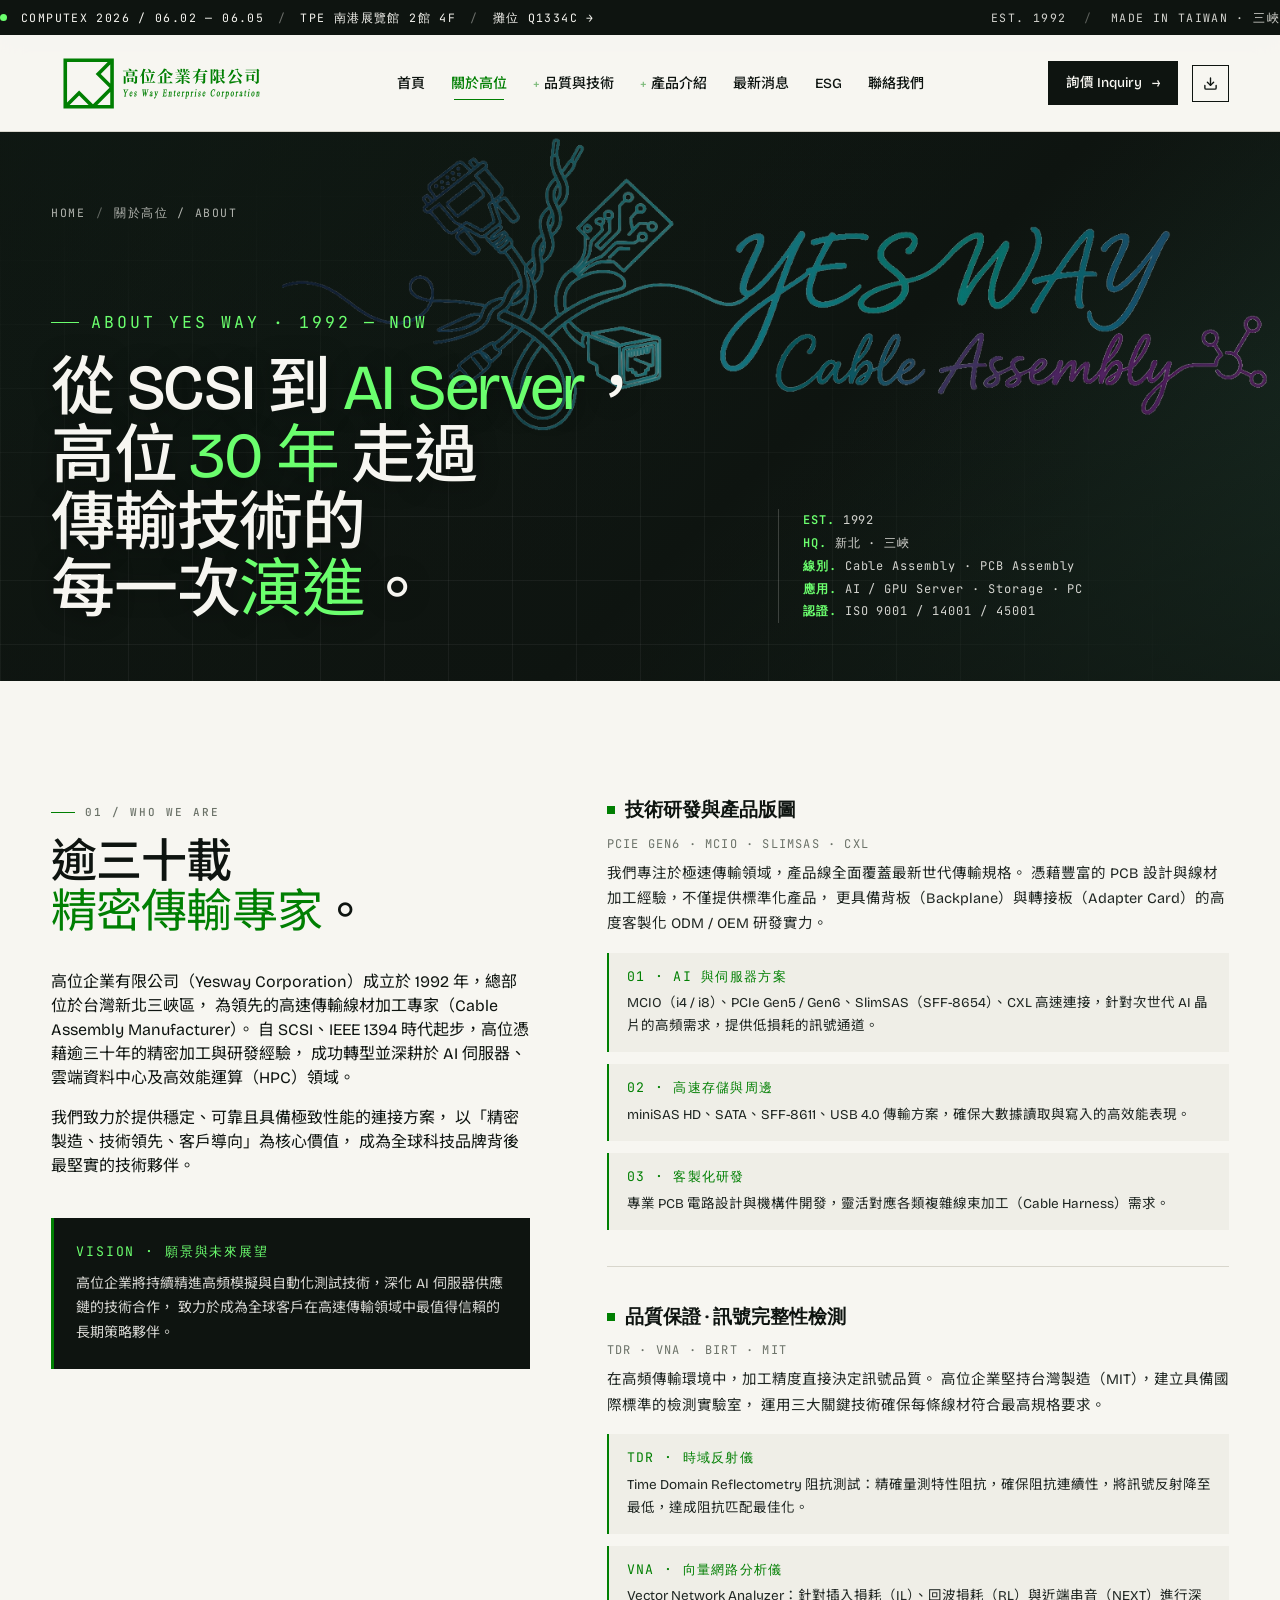
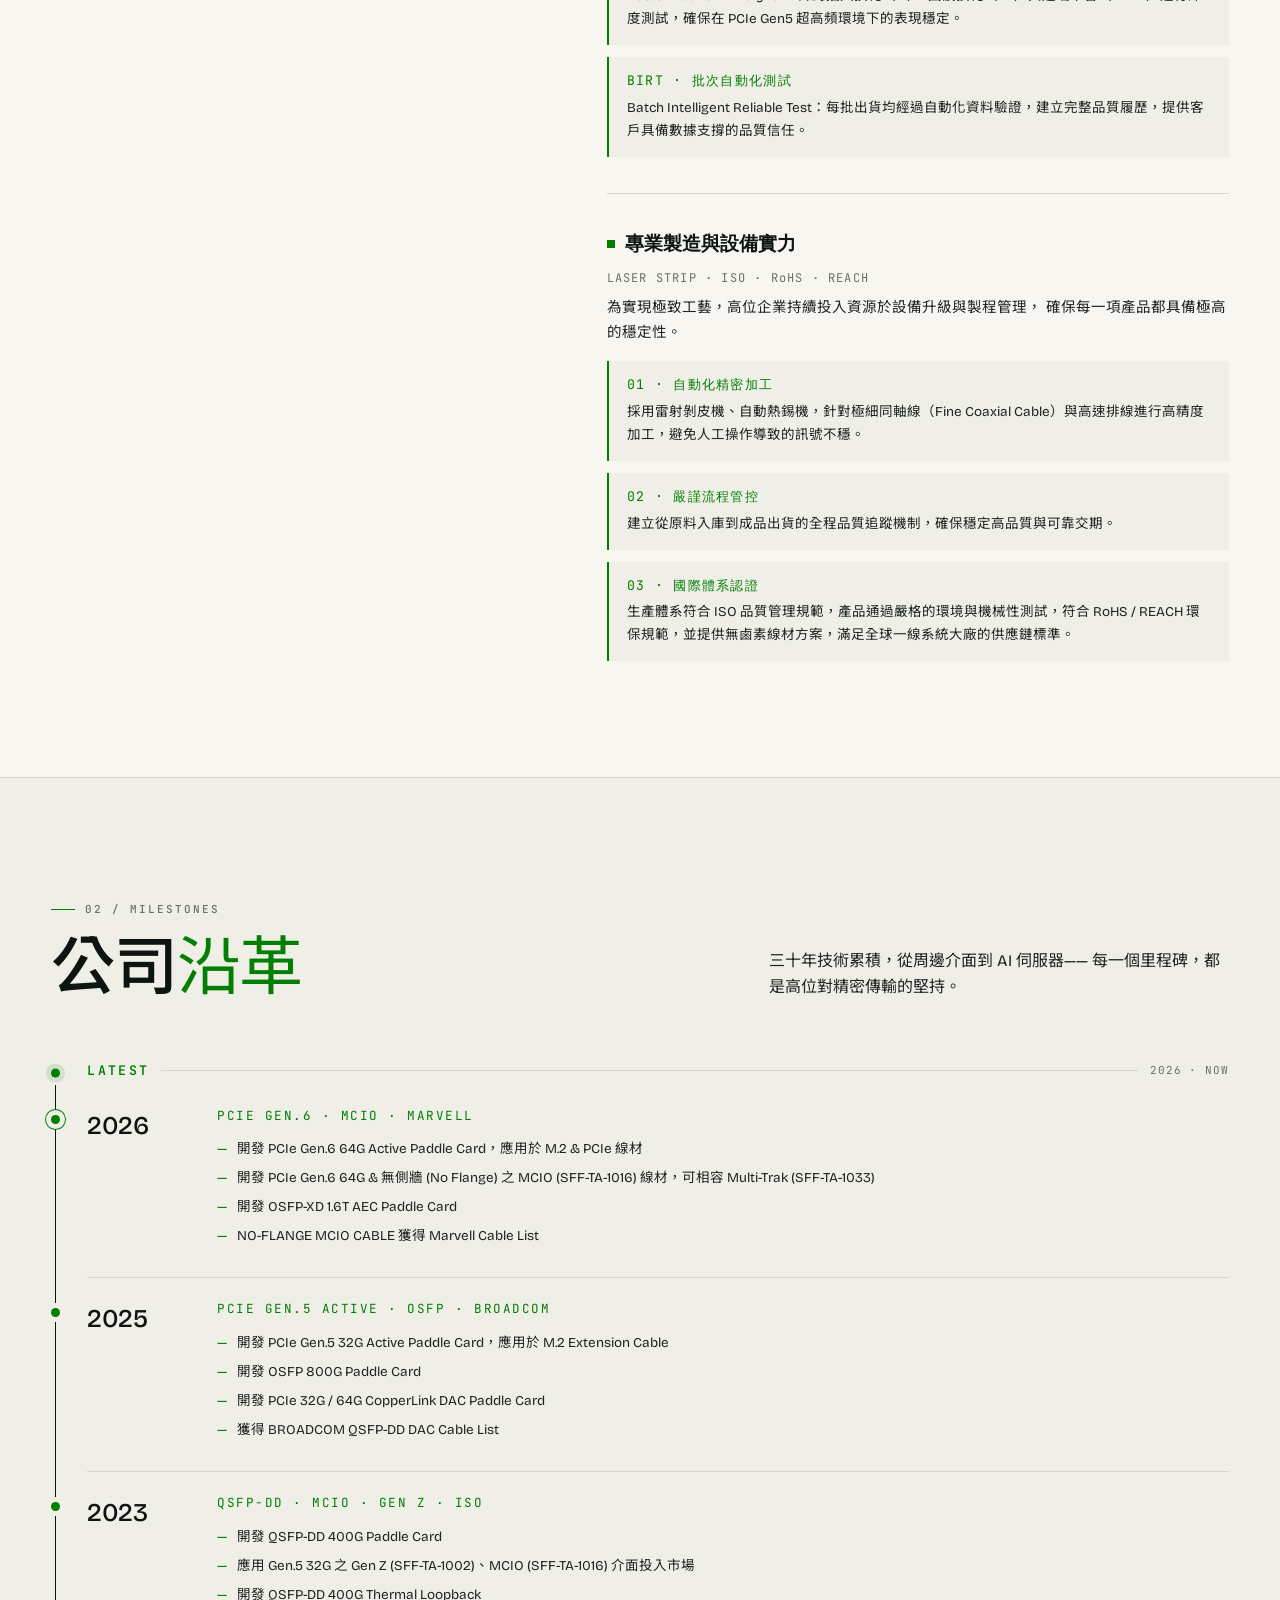
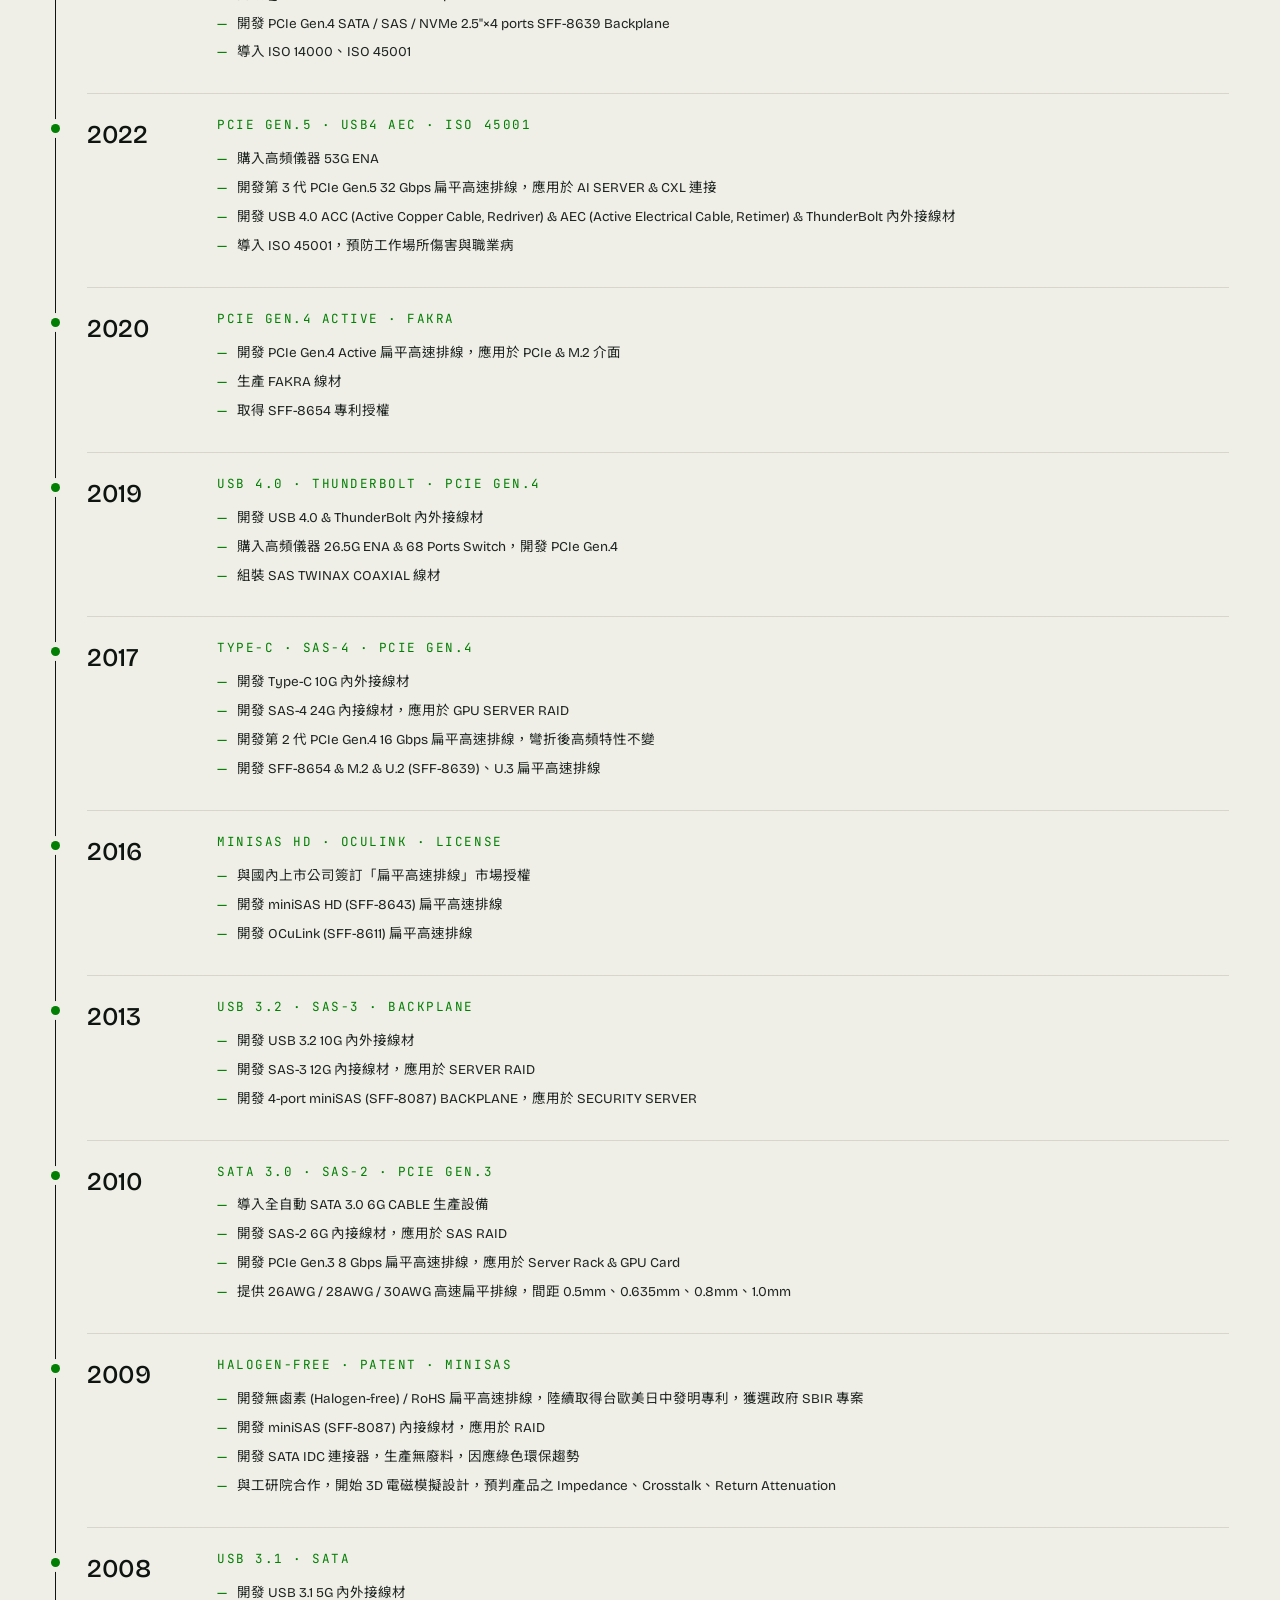
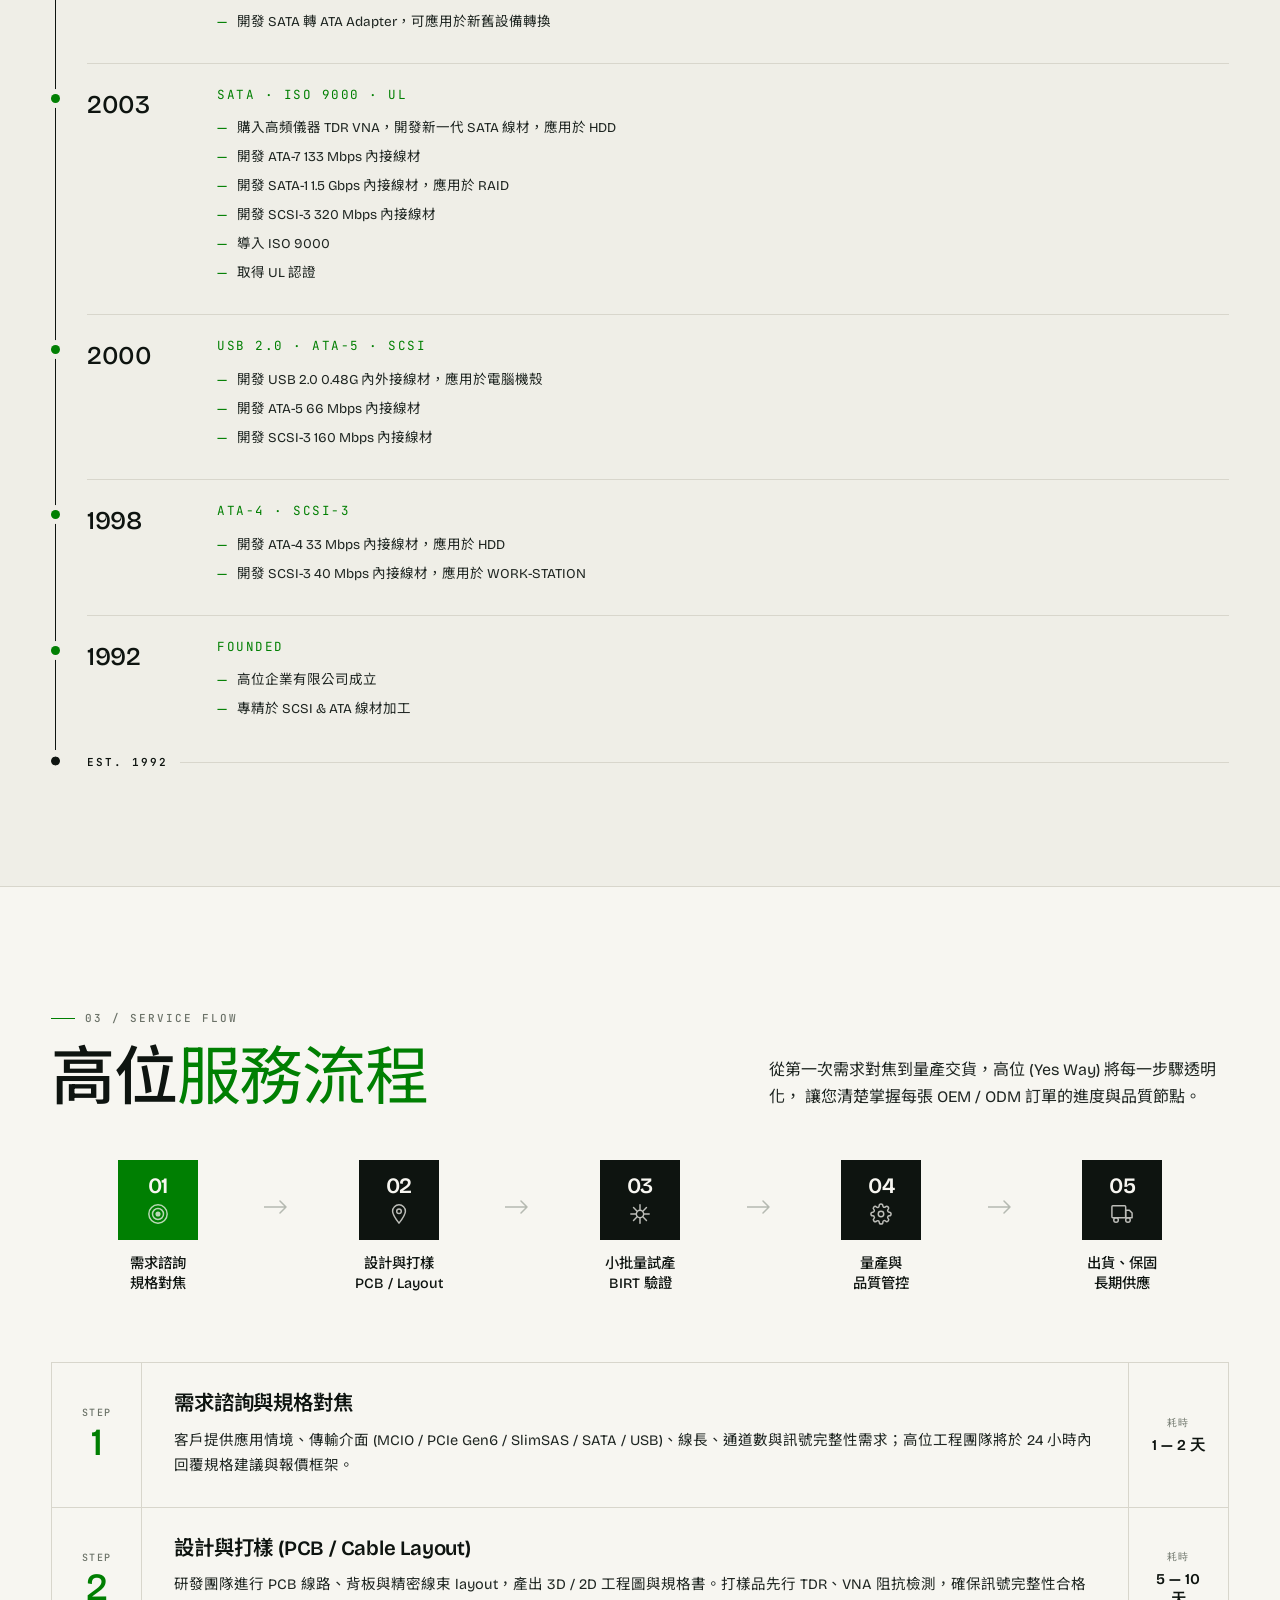
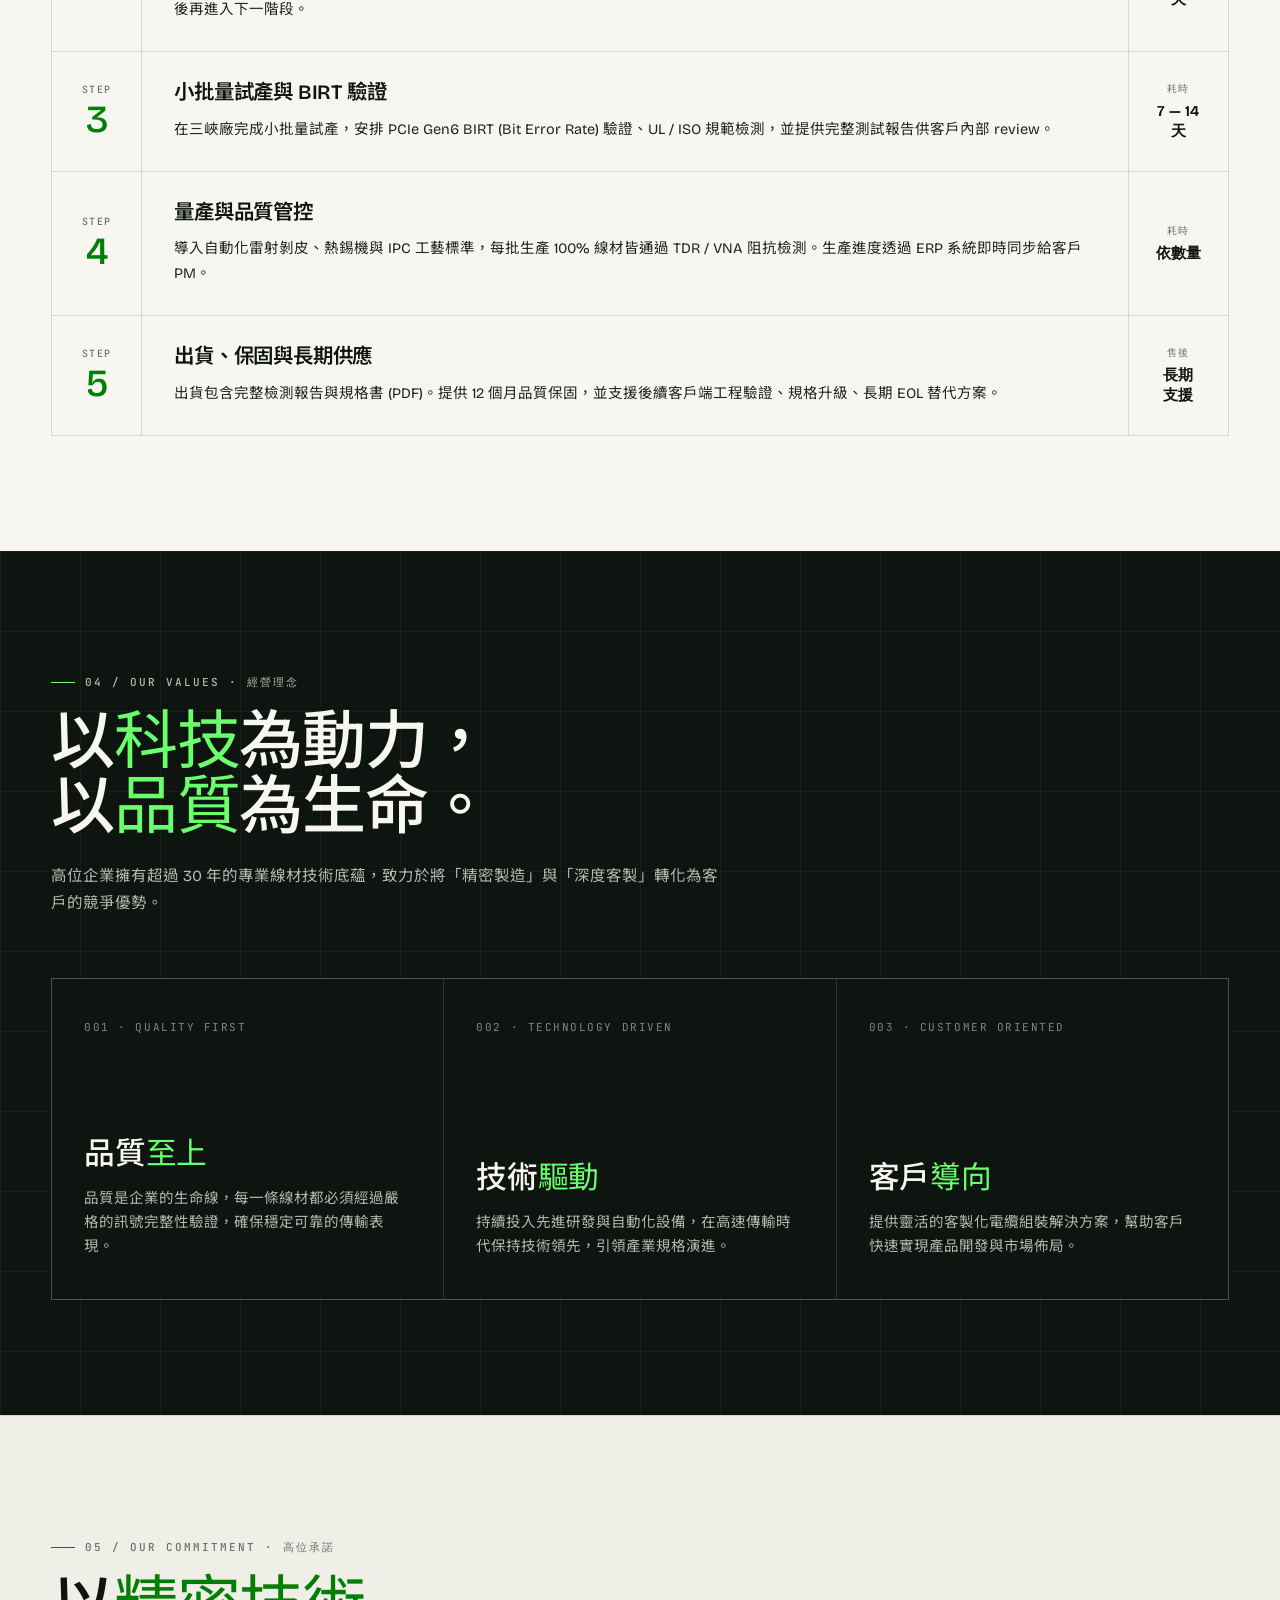
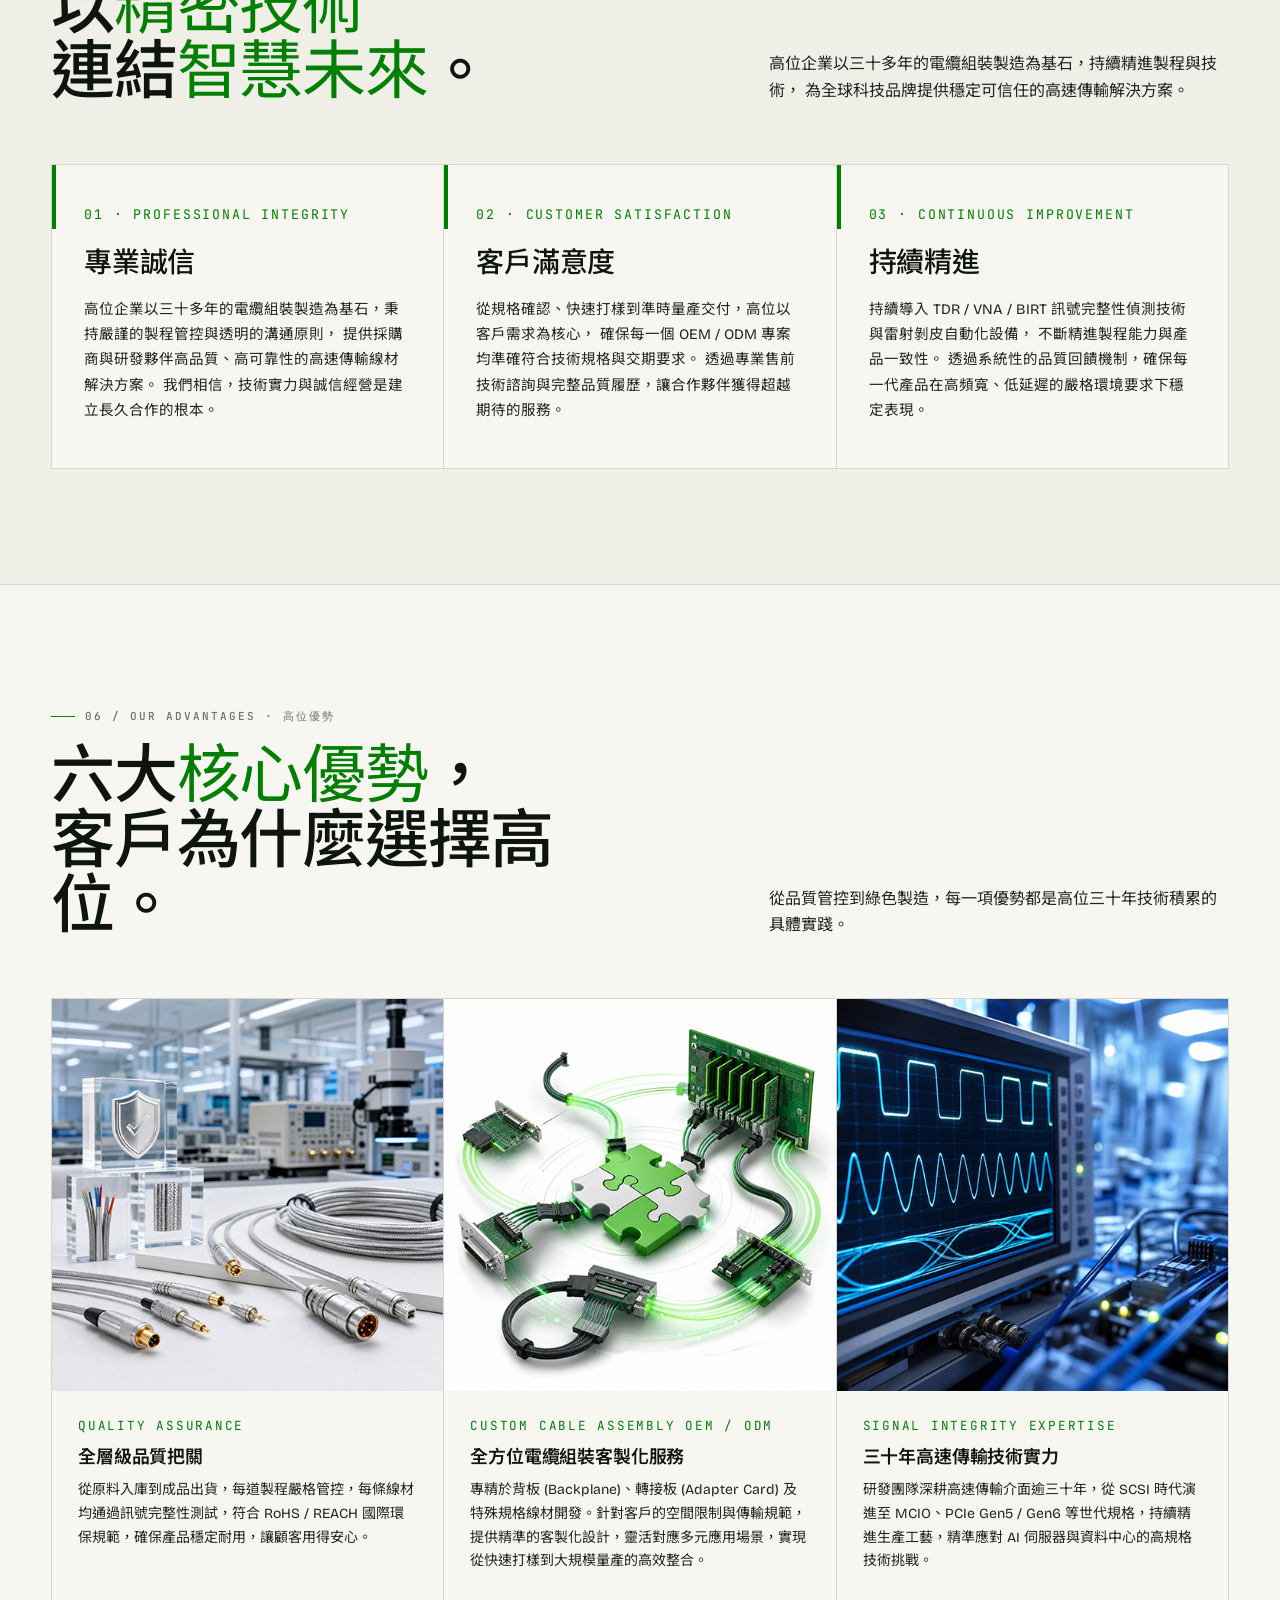
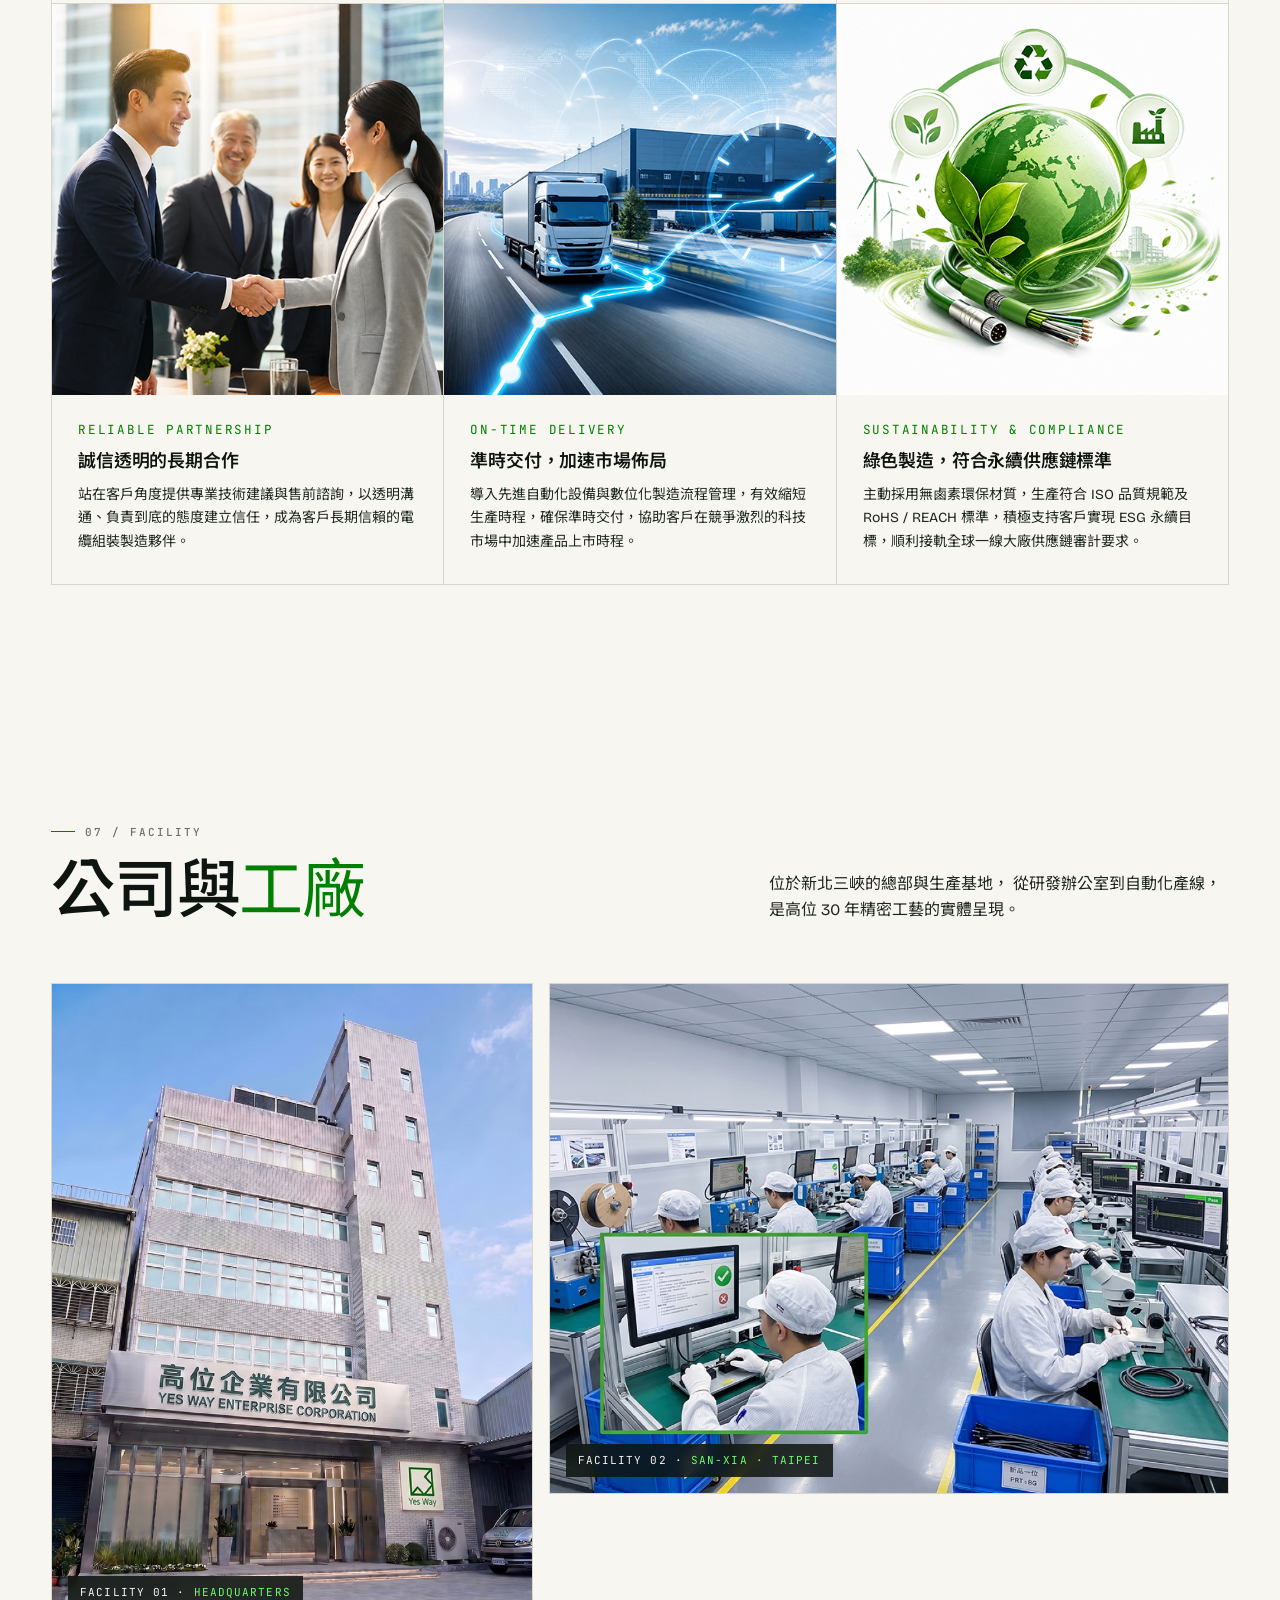
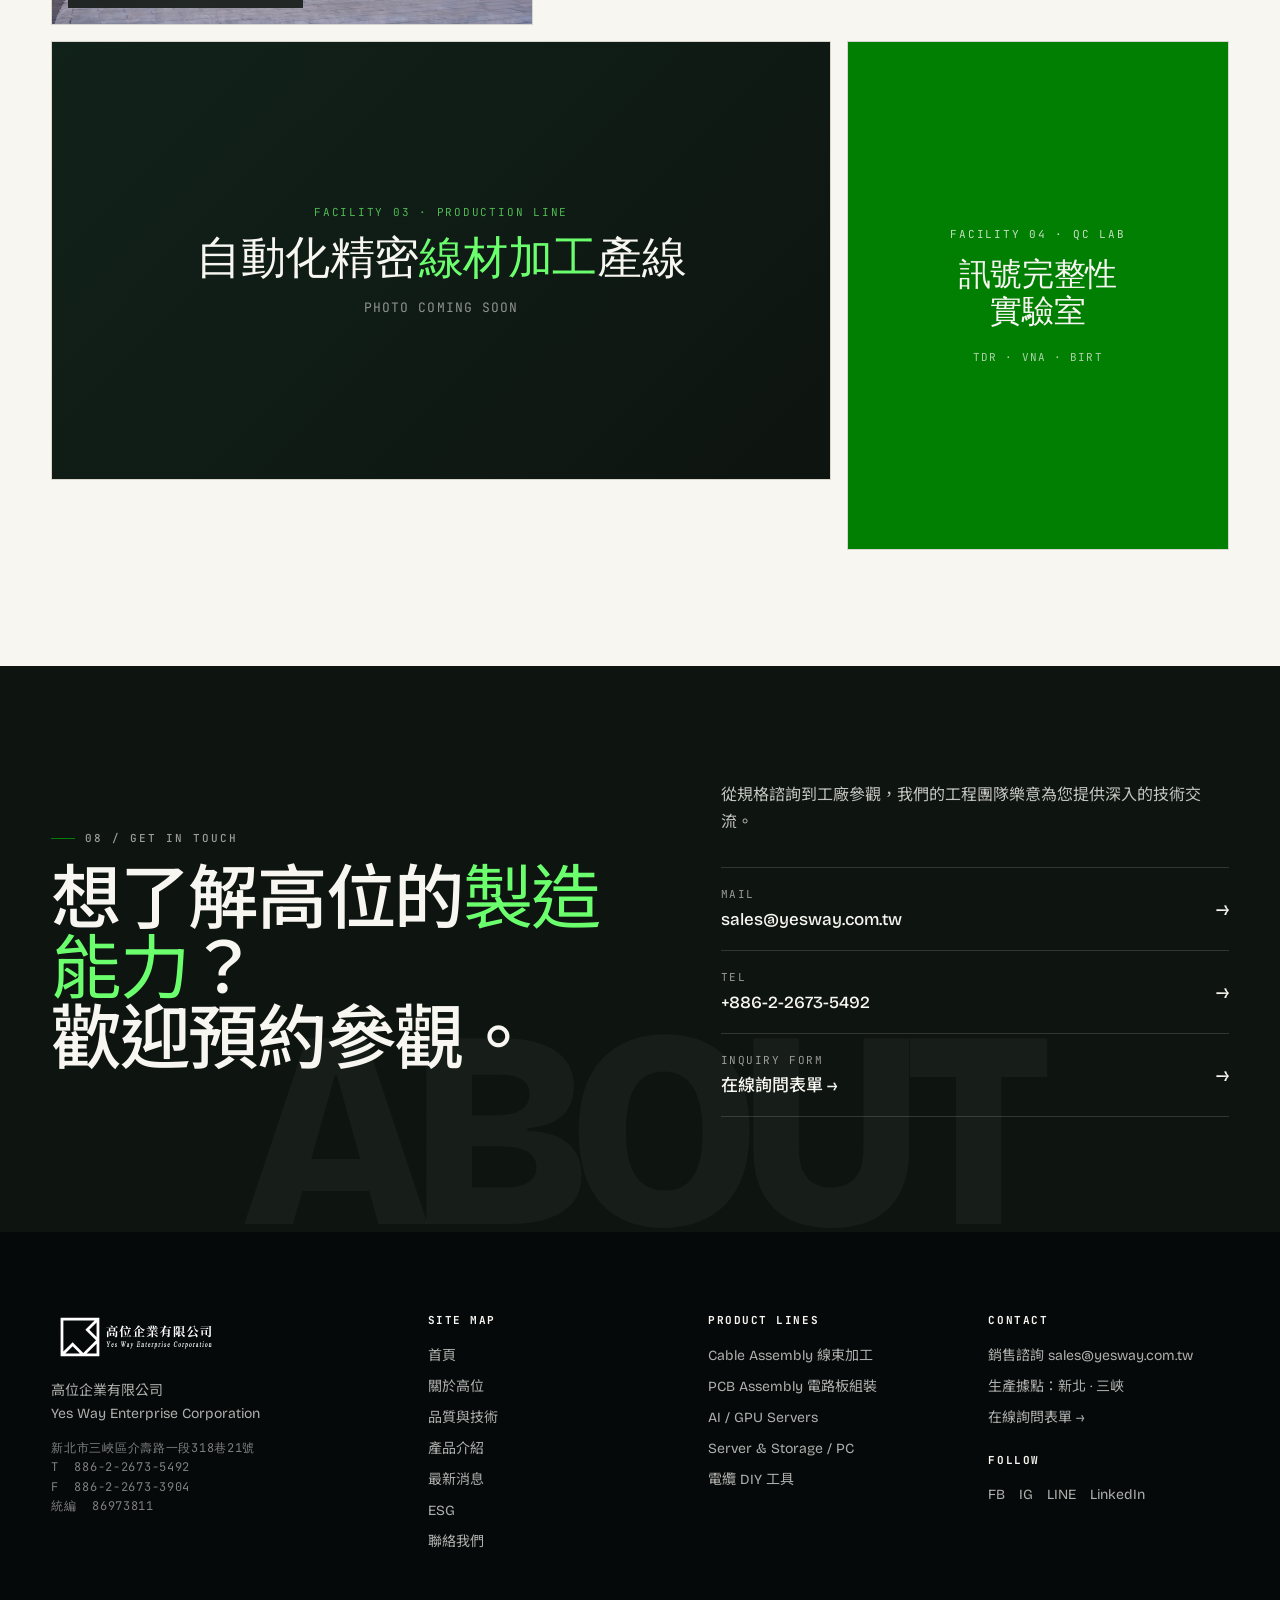
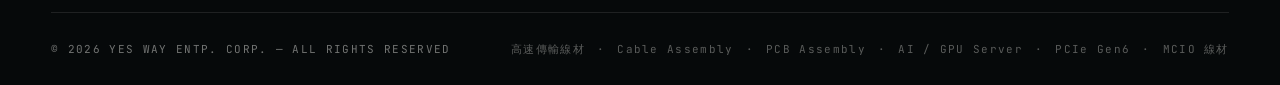
==== commit 48da8f25: "feat: add catalog button, fix inquiry CTA, optimize images (158MB→26MB), refine responsive header" ====
--- a/about.html
+++ b/about.html
@@ -941,7 +941,11 @@
     </ul></nav>
     <div class="header-actions">
       <button class="lang-switch"><span class="on">中</span><span>/</span><span>EN</span></button>
-      <button class="btn-cta">詢價 Inquiry <span class="arrow">→</span></button>
+      <button class="btn-cta" onclick="location.href='contact.html#inquiry-form'">詢價 Inquiry <span class="arrow">→</span></button>
+      <a class="btn-catalog" href="pdf/YesWay 32G FlatCable_CATALOUGE_V250509.pdf" target="_blank" rel="noopener" title="查看產品型錄" aria-label="開啟產品型錄 PDF">
+        <svg width="15" height="15" viewBox="0 0 24 24" fill="none" stroke="currentColor" stroke-width="2.2" stroke-linecap="round" stroke-linejoin="round"><path d="M21 15v4a2 2 0 0 1-2 2H5a2 2 0 0 1-2-2v-4"/><polyline points="7 10 12 15 17 10"/><line x1="12" y1="15" x2="12" y2="3"/></svg>
+        <span class="bc-label">查看產品型錄</span>
+      </a>
       <label for="nav-cb" class="nav-toggle" aria-label="選單 Menu"><span></span><span></span><span></span></label>
     </div>
   </div>
@@ -1688,11 +1692,11 @@
 
     <div class="gallery-grid">
       <div class="gallery-item large">
-        <img src="images/about/company1.png" alt="高位企業總部" />
+        <img src="images/about/company1.jpg" alt="高位企業總部" />
         <div class="label">FACILITY 01 · <span class="green">HEADQUARTERS</span></div>
       </div>
       <div class="gallery-item med">
-        <img src="images/about/company2.png" alt="高位企業大樓" />
+        <img src="images/about/company2.jpg" alt="高位企業大樓" />
         <div class="label">FACILITY 02 · <span class="green">SAN-XIA · TAIPEI</span></div>
       </div>
       <div class="gallery-item wide" style="background: linear-gradient(135deg, #11221a 0%, #0E1410 100%); display:grid; place-items:center;">
--- a/shared.css
+++ b/shared.css
@@ -93,6 +93,12 @@
 .btn-cta .arrow { transition: transform .3s var(--easing); }
 .btn-cta:hover .arrow { transform: translateX(3px); }
 
+/* Catalog button (header) — opens product catalog PDF in a new tab */
+.btn-catalog { display: inline-flex; align-items: center; gap: 9px; background: transparent; color: var(--ink); border: 1px solid var(--ink); padding: 11px 16px; font-size: 13.5px; font-weight: 500; cursor: pointer; white-space: nowrap; transition: background .25s var(--easing), color .25s var(--easing), border-color .25s var(--easing); }
+.btn-catalog:hover { background: var(--green); color: var(--paper); border-color: var(--green); }
+.btn-catalog svg { width: 15px; height: 15px; flex-shrink: 0; transition: transform .3s var(--easing); }
+.btn-catalog:hover svg { transform: translateY(2px); }
+
 .btn-primary { display: inline-flex; align-items: center; gap: 12px; background: var(--green); color: var(--paper); padding: 16px 26px; font-size: 15px; font-weight: 500; border: none; transition: background .25s var(--easing); }
 .btn-primary:hover { background: var(--green-deep); }
 .btn-text { display: inline-flex; align-items: center; gap: 10px; font-size: 14px; font-weight: 500; color: var(--ink); border-bottom: 1px solid var(--ink); padding-bottom: 4px; transition: gap .3s var(--easing); }
@@ -117,7 +123,7 @@
 .nav-toggle { display: none; }
 .nav-cb { display: none; }
 
-@media (max-width: 960px) {
+@media (max-width: 1180px) {
   .header-track {
     grid-template-columns: 1fr auto;
     height: auto;
@@ -169,6 +175,20 @@
   .nav-cb:checked ~ .header-actions .nav-toggle span:nth-child(3) { transform: translateY(-7px) rotate(-45deg); }
 }
 
+/* Slim band: horizontal nav is tight here — hide the (non-functional) lang
+   toggle, make the catalog button icon-only, and tighten nav padding so the
+   full menu fits without wrapping. Bilingual "詢價 Inquiry" CTA is preserved. */
+@media (max-width: 1440px) {
+  .lang-switch { display: none; }
+  .btn-catalog { padding: 10px; gap: 0; }
+  .btn-catalog .bc-label { display: none; }
+  .nav a { padding: 10px 11px; }
+}
+
+@media (max-width: 600px) {
+  .btn-catalog { padding: 10px; gap: 0; }
+  .btn-catalog .bc-label { display: none; }
+}
 @media (max-width: 420px) {
   .brand img { width: 140px; }
   .btn-cta { padding: 10px 13px; font-size: 12.5px; }
